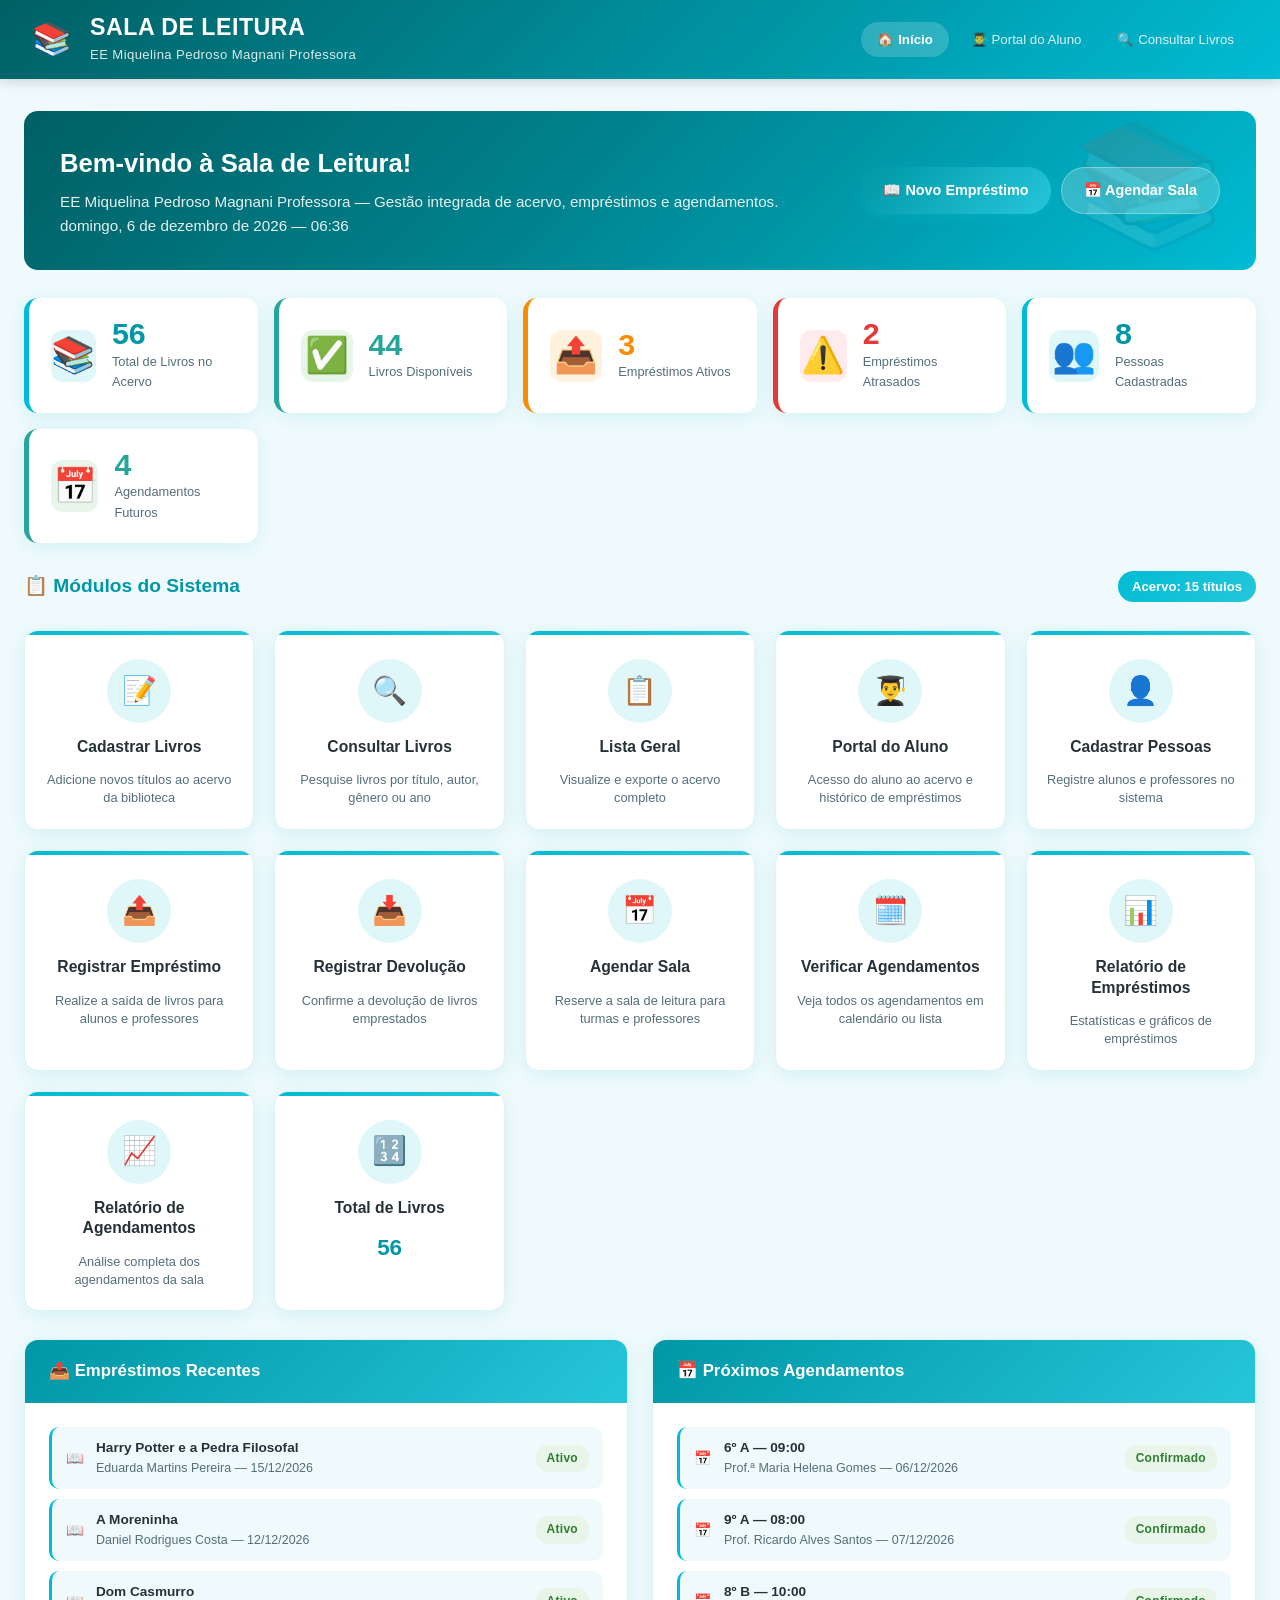
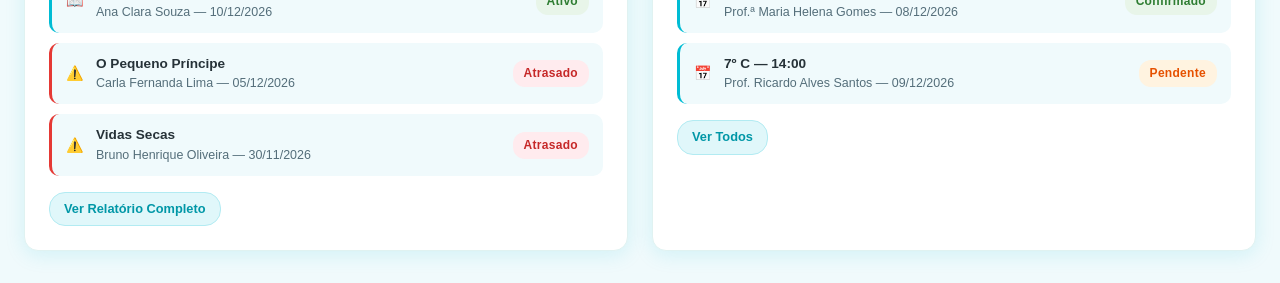
==== index.html @ f74e1071 "V1" ====
<!DOCTYPE html>
<html lang="pt-BR">
<head>
  <meta charset="UTF-8">
  <meta name="viewport" content="width=device-width, initial-scale=1.0">
  <title>Sala de Leitura – EE Miquelina Pedroso Magnani Professora</title>
  <link rel="stylesheet" href="css/style.css">
  <style>
    .welcome-time { font-size: .85rem; opacity: .85; }
    .quick-actions { display: flex; gap: 10px; flex-wrap: wrap; }
    .recent-section { display: grid; grid-template-columns: 1fr 1fr; gap: 24px; margin-top: 28px; }
    @media(max-width:768px){ .recent-section { grid-template-columns:1fr; } }
    .recent-list { list-style: none; display: flex; flex-direction: column; gap: 10px; }
    .recent-list li {
      display: flex; align-items: center; gap: 12px;
      padding: 10px 14px; background: var(--bg); border-radius: 10px;
      font-size: .88rem; border-left: 3px solid var(--primary);
    }
    .recent-list li .ri { font-size: 1.1rem; }
    .recent-list .loan-late { border-left-color: var(--danger); }
    .total-badge {
      background: linear-gradient(135deg, var(--primary), var(--accent));
      color: #fff;
      padding: 5px 14px;
      border-radius: 16px;
      font-size: .82rem;
      font-weight: 700;
    }
  </style>
</head>
<body>

<header class="header">
  <div class="header-inner">
    <div class="header-logo">📚</div>
    <div class="header-titles">
      <h1>SALA DE LEITURA</h1>
      <p>EE Miquelina Pedroso Magnani Professora</p>
    </div>
    <nav class="header-nav">
      <a href="index.html" class="active btn-home">🏠 Início</a>
      <a href="portal-aluno.html">👨‍🎓 Portal do Aluno</a>
      <a href="consultar-livros.html">🔍 Consultar Livros</a>
    </nav>
  </div>
</header>

<div class="page-container">
  <!-- Hero Banner -->
  <div class="hero-banner">
    <div>
      <h2 id="welcomeMsg">Bem-vindo à Sala de Leitura!</h2>
      <p>EE Miquelina Pedroso Magnani Professora — Gestão integrada de acervo, empréstimos e agendamentos.</p>
      <p class="welcome-time" id="currentDateTime"></p>
    </div>
    <div class="quick-actions" style="position:relative;z-index:1;">
      <a href="registrar-emprestimo.html" class="btn btn-primary">📖 Novo Empréstimo</a>
      <a href="agendar-sala.html" class="btn btn-secondary" style="background:rgba(255,255,255,.2);color:#fff;border-color:rgba(255,255,255,.3);">📅 Agendar Sala</a>
    </div>
  </div>

  <!-- Stats -->
  <div class="stats-bar" id="statsBar">
    <div class="stat-card">
      <div class="stat-icon">📚</div>
      <div class="stat-info">
        <h3 id="totalLivros">0</h3>
        <p>Total de Livros no Acervo</p>
      </div>
    </div>
    <div class="stat-card success">
      <div class="stat-icon">✅</div>
      <div class="stat-info">
        <h3 id="totalDisponiveis">0</h3>
        <p>Livros Disponíveis</p>
      </div>
    </div>
    <div class="stat-card warning">
      <div class="stat-icon">📤</div>
      <div class="stat-info">
        <h3 id="totalEmprestados">0</h3>
        <p>Empréstimos Ativos</p>
      </div>
    </div>
    <div class="stat-card danger">
      <div class="stat-icon">⚠️</div>
      <div class="stat-info">
        <h3 id="totalAtrasados">0</h3>
        <p>Empréstimos Atrasados</p>
      </div>
    </div>
    <div class="stat-card">
      <div class="stat-icon">👥</div>
      <div class="stat-info">
        <h3 id="totalPessoas">0</h3>
        <p>Pessoas Cadastradas</p>
      </div>
    </div>
    <div class="stat-card success">
      <div class="stat-icon">📅</div>
      <div class="stat-info">
        <h3 id="totalAgendamentos">0</h3>
        <p>Agendamentos Futuros</p>
      </div>
    </div>
  </div>

  <!-- Modules Grid -->
  <div class="section-header">
    <h2>📋 Módulos do Sistema</h2>
    <span class="total-badge" id="acervoBadge">Acervo: — títulos</span>
  </div>

  <div class="modules-grid">
    <a href="cadastrar-livros.html" class="module-card">
      <div class="icon">📝</div>
      <h3>Cadastrar Livros</h3>
      <p>Adicione novos títulos ao acervo da biblioteca</p>
    </a>
    <a href="consultar-livros.html" class="module-card">
      <div class="icon">🔍</div>
      <h3>Consultar Livros</h3>
      <p>Pesquise livros por título, autor, gênero ou ano</p>
    </a>
    <a href="lista-geral.html" class="module-card">
      <div class="icon">📋</div>
      <h3>Lista Geral</h3>
      <p>Visualize e exporte o acervo completo</p>
    </a>
    <a href="portal-aluno.html" class="module-card">
      <div class="icon">👨‍🎓</div>
      <h3>Portal do Aluno</h3>
      <p>Acesso do aluno ao acervo e histórico de empréstimos</p>
    </a>
    <a href="cadastrar-pessoas.html" class="module-card">
      <div class="icon">👤</div>
      <h3>Cadastrar Pessoas</h3>
      <p>Registre alunos e professores no sistema</p>
    </a>
    <a href="registrar-emprestimo.html" class="module-card">
      <div class="icon">📤</div>
      <h3>Registrar Empréstimo</h3>
      <p>Realize a saída de livros para alunos e professores</p>
    </a>
    <a href="registrar-devolucao.html" class="module-card">
      <div class="icon">📥</div>
      <h3>Registrar Devolução</h3>
      <p>Confirme a devolução de livros emprestados</p>
    </a>
    <a href="agendar-sala.html" class="module-card">
      <div class="icon">📅</div>
      <h3>Agendar Sala</h3>
      <p>Reserve a sala de leitura para turmas e professores</p>
    </a>
    <a href="verificar-agendamentos.html" class="module-card">
      <div class="icon">🗓️</div>
      <h3>Verificar Agendamentos</h3>
      <p>Veja todos os agendamentos em calendário ou lista</p>
    </a>
    <a href="relatorio-emprestimos.html" class="module-card">
      <div class="icon">📊</div>
      <h3>Relatório de Empréstimos</h3>
      <p>Estatísticas e gráficos de empréstimos</p>
    </a>
    <a href="relatorio-agendamentos.html" class="module-card">
      <div class="icon">📈</div>
      <h3>Relatório de Agendamentos</h3>
      <p>Análise completa dos agendamentos da sala</p>
    </a>
    <a href="lista-geral.html" class="module-card" style="cursor:default;">
      <div class="icon">🔢</div>
      <h3>Total de Livros</h3>
      <p id="totalLivrosCard" style="font-size:1.4rem;font-weight:800;color:var(--primary-dark);">—</p>
    </a>
  </div>

  <!-- Recent Activity -->
  <div class="recent-section">
    <div class="card">
      <div class="card-header">📤 Empréstimos Recentes</div>
      <div class="card-body">
        <ul class="recent-list" id="recentLoans">
          <li class="table-empty">Carregando...</li>
        </ul>
        <div class="mt-2"><a href="relatorio-emprestimos.html" class="btn btn-secondary btn-sm">Ver Relatório Completo</a></div>
      </div>
    </div>
    <div class="card">
      <div class="card-header">📅 Próximos Agendamentos</div>
      <div class="card-body">
        <ul class="recent-list" id="recentSchedules">
          <li class="table-empty">Carregando...</li>
        </ul>
        <div class="mt-2"><a href="verificar-agendamentos.html" class="btn btn-secondary btn-sm">Ver Todos</a></div>
      </div>
    </div>
  </div>
</div>

<script src="js/app.js"></script>
<script>
document.addEventListener('DOMContentLoaded', () => {
  // Date/time display
  function updateTime() {
    const now = new Date();
    const opts = { weekday: 'long', year: 'numeric', month: 'long', day: 'numeric' };
    document.getElementById('currentDateTime').textContent =
      now.toLocaleDateString('pt-BR', opts) + ' — ' +
      now.toLocaleTimeString('pt-BR', { hour: '2-digit', minute: '2-digit' });
  }
  updateTime();
  setInterval(updateTime, 60000);

  // Stats
  const books = Books.getAll();
  const emps = Emprestimos.getAll();
  const pessoas = Pessoas.getAll();
  const ags = Agendamentos.getAll();
  const hoje = today();

  const totalQ = books.reduce((s,b) => s + (parseInt(b.quantidade)||0), 0);
  const totalDisp = books.reduce((s,b) => s + (parseInt(b.quantidadeDisponivel)||0), 0);
  const ativos = emps.filter(e => e.status === 'ativo').length;
  const atrasados = emps.filter(e => e.status === 'atrasado').length;
  const futuros = ags.filter(a => a.data >= hoje && a.status !== 'cancelado').length;

  document.getElementById('totalLivros').textContent = totalQ;
  document.getElementById('totalDisponiveis').textContent = totalDisp;
  document.getElementById('totalEmprestados').textContent = ativos;
  document.getElementById('totalAtrasados').textContent = atrasados;
  document.getElementById('totalPessoas').textContent = pessoas.length;
  document.getElementById('totalAgendamentos').textContent = futuros;
  document.getElementById('acervoBadge').textContent = `Acervo: ${books.length} títulos`;
  document.getElementById('totalLivrosCard').textContent = totalQ;

  // Recent loans
  const recentLoansEl = document.getElementById('recentLoans');
  const recentEmps = [...emps].filter(e=>e.status!=='devolvido')
    .sort((a,b)=>b.dataEmprestimo.localeCompare(a.dataEmprestimo)).slice(0,5);
  if (recentEmps.length === 0) {
    recentLoansEl.innerHTML = '<li class="table-empty">Nenhum empréstimo ativo</li>';
  } else {
    recentLoansEl.innerHTML = recentEmps.map(e => {
      const p = Pessoas.getById(e.pessoaId);
      const b = Books.getById(e.livroId);
      const late = e.status === 'atrasado';
      return `<li class="${late?'loan-late':''}">
        <span>${late?'⚠️':'📖'}</span>
        <div style="flex:1">
          <div class="fw-bold" style="font-size:.85rem">${b?b.titulo:'?'}</div>
          <div class="text-muted" style="font-size:.78rem">${p?p.nome:'?'} — ${formatDate(e.dataPrevistaDevolucao)}</div>
        </div>
        ${statusBadge(e.status)}
      </li>`;
    }).join('');
  }

  // Recent schedules
  const recentSchEl = document.getElementById('recentSchedules');
  const futurosAgs = ags.filter(a=>a.data>=hoje && a.status!=='cancelado')
    .sort((a,b)=>a.data.localeCompare(b.data)).slice(0,5);
  if (futurosAgs.length === 0) {
    recentSchEl.innerHTML = '<li class="table-empty">Nenhum agendamento futuro</li>';
  } else {
    recentSchEl.innerHTML = futurosAgs.map(a => `
      <li>
        <span>📅</span>
        <div style="flex:1">
          <div class="fw-bold" style="font-size:.85rem">${a.turma} — ${a.horarioInicio}</div>
          <div class="text-muted" style="font-size:.78rem">${a.responsavel} — ${formatDate(a.data)}</div>
        </div>
        ${statusBadge(a.status)}
      </li>`).join('');
  }
});
</script>
</body>
</html>
---- css/style.css ----
/* =============================================
   SALA DE LEITURA - EE Miquelina Pedroso Magnani Professora
   Global Stylesheet
   ============================================= */

:root {
  --primary: #00BCD4;
  --primary-dark: #0097A7;
  --primary-light: #B2EBF2;
  --primary-xlight: #E0F7FA;
  --accent: #26C6DA;
  --accent2: #00ACC1;
  --dark: #1a2a3a;
  --text: #263238;
  --text-light: #546e7a;
  --border: #e0f2f1;
  --card-shadow: 0 4px 20px rgba(0,188,212,.13);
  --hover-shadow: 0 8px 30px rgba(0,188,212,.22);
  --bg: #f0fafc;
  --white: #ffffff;
  --danger: #e53935;
  --warning: #fb8c00;
  --success: #26a69a;
  --info: #039be5;
  --radius: 14px;
  --radius-sm: 8px;
  --transition: .25s ease;
}

* { box-sizing: border-box; margin: 0; padding: 0; }

body {
  font-family: 'Segoe UI', 'Roboto', Arial, sans-serif;
  background: var(--bg);
  color: var(--text);
  min-height: 100vh;
  font-size: 15px;
  line-height: 1.6;
}

a { color: var(--primary-dark); text-decoration: none; }
a:hover { color: var(--primary); }

/* ---- Header ---- */
.header {
  background: linear-gradient(135deg, #006064 0%, #00838f 40%, #00BCD4 100%);
  color: #fff;
  padding: 0;
  box-shadow: 0 2px 12px rgba(0,0,0,.18);
  position: sticky;
  top: 0;
  z-index: 100;
}
.header-inner {
  display: flex;
  align-items: center;
  gap: 18px;
  padding: 14px 32px;
  max-width: 1400px;
  margin: 0 auto;
}
.header-logo {
  font-size: 32px;
  line-height: 1;
}
.header-titles { flex: 1; }
.header-titles h1 {
  font-size: 1.45rem;
  font-weight: 700;
  letter-spacing: .5px;
  line-height: 1.2;
}
.header-titles p {
  font-size: .82rem;
  opacity: .85;
  letter-spacing: .4px;
  margin-top: 2px;
}
.header-nav {
  display: flex;
  gap: 8px;
  align-items: center;
}
.header-nav a {
  color: rgba(255,255,255,.85);
  padding: 7px 14px;
  border-radius: 20px;
  font-size: .83rem;
  font-weight: 500;
  transition: var(--transition);
}
.header-nav a:hover, .header-nav a.active {
  background: rgba(255,255,255,.18);
  color: #fff;
}
.btn-home {
  background: rgba(255,255,255,.22);
  color: #fff !important;
  border-radius: 22px !important;
  padding: 7px 16px !important;
  font-weight: 600 !important;
}
.btn-home:hover { background: rgba(255,255,255,.32) !important; }

/* ---- Page Layout ---- */
.page-container {
  max-width: 1300px;
  margin: 0 auto;
  padding: 32px 24px;
}
.page-title {
  font-size: 1.7rem;
  font-weight: 700;
  color: var(--primary-dark);
  margin-bottom: 6px;
  display: flex;
  align-items: center;
  gap: 12px;
}
.page-title span { font-size: 1.6rem; }
.page-subtitle {
  color: var(--text-light);
  font-size: .93rem;
  margin-bottom: 28px;
}
.section-divider {
  height: 3px;
  background: linear-gradient(90deg, var(--primary), transparent);
  border-radius: 2px;
  margin: 24px 0;
}

/* ---- Cards ---- */
.card {
  background: var(--white);
  border-radius: var(--radius);
  box-shadow: var(--card-shadow);
  border: 1px solid var(--border);
  overflow: hidden;
}
.card-header {
  background: linear-gradient(135deg, var(--primary-dark), var(--accent));
  color: #fff;
  padding: 18px 24px;
  font-size: 1.05rem;
  font-weight: 600;
  display: flex;
  align-items: center;
  gap: 10px;
}
.card-body { padding: 24px; }

/* ---- Module Cards (Dashboard) ---- */
.modules-grid {
  display: grid;
  grid-template-columns: repeat(auto-fill, minmax(220px, 1fr));
  gap: 20px;
  margin-top: 28px;
}
.module-card {
  background: var(--white);
  border-radius: var(--radius);
  box-shadow: var(--card-shadow);
  border: 1.5px solid var(--border);
  padding: 28px 20px 22px;
  text-align: center;
  cursor: pointer;
  transition: transform var(--transition), box-shadow var(--transition), border-color var(--transition);
  text-decoration: none;
  color: var(--text);
  display: flex;
  flex-direction: column;
  align-items: center;
  gap: 14px;
  position: relative;
  overflow: hidden;
}
.module-card::before {
  content: '';
  position: absolute;
  top: 0; left: 0; right: 0;
  height: 4px;
  background: linear-gradient(90deg, var(--primary), var(--accent));
}
.module-card:hover {
  transform: translateY(-6px);
  box-shadow: var(--hover-shadow);
  border-color: var(--primary-light);
  color: var(--primary-dark);
}
.module-card .icon {
  width: 64px;
  height: 64px;
  border-radius: 50%;
  display: flex;
  align-items: center;
  justify-content: center;
  font-size: 28px;
  background: var(--primary-xlight);
  color: var(--primary-dark);
  transition: var(--transition);
}
.module-card:hover .icon {
  background: linear-gradient(135deg, var(--primary), var(--accent));
  color: #fff;
}
.module-card h3 {
  font-size: .98rem;
  font-weight: 700;
  line-height: 1.3;
}
.module-card p {
  font-size: .8rem;
  color: var(--text-light);
  line-height: 1.4;
}

/* ---- Stat Bars (Dashboard) ---- */
.stats-bar {
  display: grid;
  grid-template-columns: repeat(auto-fill, minmax(200px, 1fr));
  gap: 16px;
  margin-bottom: 28px;
}
.stat-card {
  background: var(--white);
  border-radius: var(--radius);
  padding: 20px 22px;
  box-shadow: var(--card-shadow);
  border-left: 5px solid var(--primary);
  display: flex;
  align-items: center;
  gap: 16px;
  transition: var(--transition);
}
.stat-card:hover { transform: translateY(-3px); box-shadow: var(--hover-shadow); }
.stat-icon {
  font-size: 2.2rem;
  width: 52px;
  height: 52px;
  display: flex;
  align-items: center;
  justify-content: center;
  border-radius: 12px;
  background: var(--primary-xlight);
}
.stat-info h3 { font-size: 1.9rem; font-weight: 800; color: var(--primary-dark); line-height: 1; }
.stat-info p { font-size: .8rem; color: var(--text-light); margin-top: 3px; }
.stat-card.danger { border-left-color: var(--danger); }
.stat-card.danger .stat-icon { background: #ffebee; }
.stat-card.danger .stat-info h3 { color: var(--danger); }
.stat-card.warning { border-left-color: var(--warning); }
.stat-card.warning .stat-icon { background: #fff3e0; }
.stat-card.warning .stat-info h3 { color: var(--warning); }
.stat-card.success { border-left-color: var(--success); }
.stat-card.success .stat-icon { background: #e8f5e9; }
.stat-card.success .stat-info h3 { color: var(--success); }

/* ---- Forms ---- */
.form-grid {
  display: grid;
  grid-template-columns: repeat(auto-fill, minmax(260px, 1fr));
  gap: 18px;
}
.form-group {
  display: flex;
  flex-direction: column;
  gap: 6px;
}
.form-group.full { grid-column: 1 / -1; }
label {
  font-size: .85rem;
  font-weight: 600;
  color: var(--text-light);
  text-transform: uppercase;
  letter-spacing: .5px;
}
input, select, textarea {
  padding: 11px 14px;
  border: 1.5px solid #cfd8dc;
  border-radius: var(--radius-sm);
  font-size: .95rem;
  font-family: inherit;
  color: var(--text);
  background: #fff;
  transition: border-color var(--transition), box-shadow var(--transition);
  width: 100%;
}
input:focus, select:focus, textarea:focus {
  outline: none;
  border-color: var(--primary);
  box-shadow: 0 0 0 3px rgba(0,188,212,.13);
}
textarea { resize: vertical; min-height: 90px; }
.form-actions {
  display: flex;
  gap: 12px;
  margin-top: 8px;
  flex-wrap: wrap;
}

/* ---- Buttons ---- */
.btn {
  display: inline-flex;
  align-items: center;
  gap: 8px;
  padding: 11px 22px;
  border-radius: 24px;
  font-size: .9rem;
  font-weight: 600;
  border: none;
  cursor: pointer;
  transition: var(--transition);
  text-decoration: none;
  font-family: inherit;
}
.btn-primary {
  background: linear-gradient(135deg, var(--primary-dark), var(--accent));
  color: #fff;
  box-shadow: 0 3px 12px rgba(0,188,212,.3);
}
.btn-primary:hover { background: linear-gradient(135deg, #006064, var(--primary-dark)); transform: translateY(-1px); }
.btn-secondary {
  background: var(--primary-xlight);
  color: var(--primary-dark);
  border: 1.5px solid var(--primary-light);
}
.btn-secondary:hover { background: var(--primary-light); }
.btn-danger {
  background: linear-gradient(135deg, #c62828, var(--danger));
  color: #fff;
  box-shadow: 0 3px 12px rgba(229,57,53,.25);
}
.btn-danger:hover { background: linear-gradient(135deg, #b71c1c, #c62828); }
.btn-success {
  background: linear-gradient(135deg, #1b5e20, var(--success));
  color: #fff;
  box-shadow: 0 3px 12px rgba(38,166,154,.25);
}
.btn-success:hover { background: linear-gradient(135deg, #1b5e20, #2e7d32); }
.btn-warning {
  background: linear-gradient(135deg, #e65100, var(--warning));
  color: #fff;
}
.btn-warning:hover { background: linear-gradient(135deg, #bf360c, #e65100); }
.btn-sm { padding: 6px 14px; font-size: .8rem; border-radius: 16px; }
.btn-xs { padding: 4px 10px; font-size: .76rem; border-radius: 12px; }
.btn-icon { padding: 8px; border-radius: 50%; width: 36px; height: 36px; justify-content: center; }
.btn:disabled { opacity: .5; cursor: not-allowed; transform: none !important; }

/* ---- Tables ---- */
.table-wrapper {
  overflow-x: auto;
  border-radius: var(--radius);
  box-shadow: var(--card-shadow);
  border: 1px solid var(--border);
}
table {
  width: 100%;
  border-collapse: collapse;
  background: var(--white);
}
thead th {
  background: linear-gradient(135deg, var(--primary-dark), var(--accent));
  color: #fff;
  padding: 13px 16px;
  font-size: .82rem;
  font-weight: 700;
  text-transform: uppercase;
  letter-spacing: .5px;
  white-space: nowrap;
  cursor: pointer;
  user-select: none;
}
thead th:hover { background: linear-gradient(135deg, #006064, var(--primary-dark)); }
tbody tr { transition: background var(--transition); }
tbody tr:nth-child(even) { background: var(--bg); }
tbody tr:hover { background: var(--primary-xlight); }
tbody td { padding: 12px 16px; font-size: .9rem; border-bottom: 1px solid #eceff1; vertical-align: middle; }
.table-empty {
  text-align: center;
  color: var(--text-light);
  padding: 40px;
  font-size: 1rem;
}

/* ---- Search / Filter Bar ---- */
.filter-bar {
  background: var(--white);
  border-radius: var(--radius);
  padding: 18px 22px;
  box-shadow: var(--card-shadow);
  border: 1px solid var(--border);
  margin-bottom: 22px;
  display: flex;
  gap: 14px;
  flex-wrap: wrap;
  align-items: flex-end;
}
.filter-bar .form-group { flex: 1; min-width: 160px; }
.filter-bar label { font-size: .78rem; }
.search-input-wrap {
  position: relative;
  flex: 2;
  min-width: 220px;
}
.search-input-wrap input { padding-left: 38px; }
.search-input-wrap::before {
  content: '🔍';
  position: absolute;
  left: 12px;
  top: 50%;
  transform: translateY(-50%);
  font-size: 14px;
  opacity: .5;
}

/* ---- Badges ---- */
.badge {
  display: inline-block;
  padding: 4px 11px;
  border-radius: 12px;
  font-size: .75rem;
  font-weight: 700;
  letter-spacing: .3px;
  white-space: nowrap;
}
.badge-success { background: #e8f5e9; color: #2e7d32; }
.badge-danger { background: #ffebee; color: #c62828; }
.badge-warning { background: #fff3e0; color: #e65100; }
.badge-secondary { background: #eceff1; color: #546e7a; }
.badge-info { background: #e3f2fd; color: #1565c0; }
.badge-primary { background: var(--primary-xlight); color: var(--primary-dark); }

/* ---- Book Cards ---- */
.books-grid {
  display: grid;
  grid-template-columns: repeat(auto-fill, minmax(220px, 1fr));
  gap: 20px;
}
.book-card {
  background: var(--white);
  border-radius: var(--radius);
  box-shadow: var(--card-shadow);
  border: 1px solid var(--border);
  overflow: hidden;
  transition: var(--transition);
  display: flex;
  flex-direction: column;
}
.book-card:hover { transform: translateY(-4px); box-shadow: var(--hover-shadow); }
.book-cover {
  height: 180px;
  display: flex;
  align-items: center;
  justify-content: center;
  font-size: 64px;
  background: linear-gradient(135deg, var(--primary-xlight), var(--primary-light));
  position: relative;
}
.book-available-badge {
  position: absolute;
  top: 10px;
  right: 10px;
}
.book-info { padding: 16px; flex: 1; display: flex; flex-direction: column; gap: 6px; }
.book-title { font-size: .97rem; font-weight: 700; color: var(--text); line-height: 1.3; }
.book-author { font-size: .83rem; color: var(--text-light); }
.book-meta { display: flex; gap: 8px; flex-wrap: wrap; margin-top: 4px; }
.book-actions { padding: 12px 16px; border-top: 1px solid var(--border); display: flex; gap: 8px; }

/* ---- Pagination ---- */
.pagination {
  display: flex;
  gap: 6px;
  justify-content: center;
  align-items: center;
  margin-top: 22px;
  flex-wrap: wrap;
}
.pagination button {
  padding: 7px 14px;
  border: 1.5px solid var(--border);
  border-radius: 8px;
  background: var(--white);
  cursor: pointer;
  font-size: .85rem;
  font-weight: 600;
  color: var(--text-light);
  transition: var(--transition);
}
.pagination button:hover, .pagination button.active {
  background: var(--primary);
  color: #fff;
  border-color: var(--primary);
}

/* ---- Calendar / Schedule ---- */
.calendar-grid {
  display: grid;
  grid-template-columns: repeat(7, 1fr);
  gap: 4px;
  margin-top: 12px;
}
.cal-day {
  background: var(--white);
  border-radius: 8px;
  padding: 8px 6px;
  min-height: 80px;
  border: 1px solid var(--border);
  font-size: .78rem;
  cursor: pointer;
  transition: var(--transition);
}
.cal-day:hover { border-color: var(--primary); background: var(--primary-xlight); }
.cal-day.today { border-color: var(--primary); background: var(--primary-xlight); font-weight: 700; }
.cal-day.other-month { opacity: .4; }
.cal-day .cal-num { font-weight: 700; font-size: .9rem; color: var(--primary-dark); margin-bottom: 4px; }
.cal-event {
  background: var(--primary);
  color: #fff;
  border-radius: 4px;
  padding: 2px 5px;
  font-size: .68rem;
  margin-bottom: 2px;
  white-space: nowrap;
  overflow: hidden;
  text-overflow: ellipsis;
}
.cal-event.pendente { background: var(--warning); }
.cal-event.cancelado { background: #9e9e9e; }

/* ---- Modal ---- */
.modal-overlay {
  position: fixed;
  inset: 0;
  background: rgba(0,0,0,.5);
  z-index: 999;
  display: flex;
  align-items: center;
  justify-content: center;
  padding: 20px;
  animation: fadeIn .2s ease;
}
.modal {
  background: var(--white);
  border-radius: var(--radius);
  box-shadow: 0 20px 60px rgba(0,0,0,.3);
  max-width: 640px;
  width: 100%;
  max-height: 90vh;
  overflow-y: auto;
  animation: slideUp .25s ease;
}
.modal-header {
  background: linear-gradient(135deg, var(--primary-dark), var(--accent));
  color: #fff;
  padding: 18px 24px;
  font-size: 1.05rem;
  font-weight: 600;
  display: flex;
  align-items: center;
  justify-content: space-between;
}
.modal-close {
  background: none;
  border: none;
  color: #fff;
  font-size: 1.3rem;
  cursor: pointer;
  opacity: .8;
  padding: 0;
  line-height: 1;
}
.modal-close:hover { opacity: 1; }
.modal-body { padding: 24px; }
.modal-footer { padding: 16px 24px; border-top: 1px solid var(--border); display: flex; gap: 10px; justify-content: flex-end; }

/* ---- Loan Card ---- */
.loan-card {
  background: var(--white);
  border-radius: var(--radius);
  border: 1px solid var(--border);
  padding: 18px 20px;
  display: flex;
  align-items: center;
  gap: 18px;
  box-shadow: var(--card-shadow);
  transition: var(--transition);
}
.loan-card:hover { box-shadow: var(--hover-shadow); }
.loan-card.atrasado { border-left: 5px solid var(--danger); }
.loan-card.ativo { border-left: 5px solid var(--success); }
.loan-card.devolvido { border-left: 5px solid #9e9e9e; opacity: .75; }

/* ---- Charts ---- */
.chart-container { position: relative; padding: 16px; }
.chart-wrapper { max-width: 100%; margin: 0 auto; }

/* ---- Animations ---- */
@keyframes fadeIn { from { opacity: 0; } to { opacity: 1; } }
@keyframes slideIn { from { transform: translateX(30px); opacity: 0; } to { transform: translateX(0); opacity: 1; } }
@keyframes slideUp { from { transform: translateY(30px); opacity: 0; } to { transform: translateY(0); opacity: 1; } }

/* ---- Responsive ---- */
@media (max-width: 768px) {
  .header-inner { padding: 12px 16px; flex-wrap: wrap; }
  .header-nav { display: none; }
  .page-container { padding: 20px 14px; }
  .modules-grid { grid-template-columns: repeat(auto-fill, minmax(160px, 1fr)); gap: 14px; }
  .stats-bar { grid-template-columns: 1fr 1fr; }
  .form-grid { grid-template-columns: 1fr; }
  .filter-bar { flex-direction: column; }
  .books-grid { grid-template-columns: repeat(auto-fill, minmax(170px, 1fr)); }
}

/* ---- Utility ---- */
.mt-1 { margin-top: 8px; }
.mt-2 { margin-top: 16px; }
.mt-3 { margin-top: 24px; }
.mb-1 { margin-bottom: 8px; }
.mb-2 { margin-bottom: 16px; }
.mb-3 { margin-bottom: 24px; }
.flex { display: flex; }
.flex-center { display: flex; align-items: center; justify-content: center; }
.gap-2 { gap: 16px; }
.text-center { text-align: center; }
.text-right { text-align: right; }
.text-muted { color: var(--text-light); font-size: .87rem; }
.fw-bold { font-weight: 700; }
.w-100 { width: 100%; }
.empty-state {
  text-align: center;
  padding: 48px 24px;
  color: var(--text-light);
}
.empty-state .empty-icon { font-size: 3.5rem; margin-bottom: 16px; opacity: .4; }
.empty-state h3 { font-size: 1.1rem; margin-bottom: 8px; color: var(--text); }
.empty-state p { font-size: .9rem; }

/* ---- Hero Banner (Dashboard) ---- */
.hero-banner {
  background: linear-gradient(135deg, #006064 0%, #00838f 45%, #00BCD4 100%);
  border-radius: var(--radius);
  padding: 32px 36px;
  color: #fff;
  display: flex;
  align-items: center;
  justify-content: space-between;
  gap: 24px;
  margin-bottom: 28px;
  position: relative;
  overflow: hidden;
}
.hero-banner::after {
  content: '📚';
  position: absolute;
  right: 32px;
  bottom: -10px;
  font-size: 120px;
  opacity: .1;
}
.hero-banner h2 { font-size: 1.6rem; font-weight: 800; margin-bottom: 6px; }
.hero-banner p { font-size: .95rem; opacity: .9; }

/* ---- Section Headers ---- */
.section-header {
  display: flex;
  align-items: center;
  justify-content: space-between;
  margin-bottom: 18px;
  flex-wrap: wrap;
  gap: 12px;
}
.section-header h2 {
  font-size: 1.2rem;
  font-weight: 700;
  color: var(--primary-dark);
  display: flex;
  align-items: center;
  gap: 8px;
}

/* ---- Portal Aluno Carousel ---- */
.carousel-wrapper { position: relative; overflow: hidden; border-radius: var(--radius); }
.carousel-inner { display: flex; transition: transform .4s ease; }
.carousel-item { min-width: 100%; background: linear-gradient(135deg, var(--primary-dark), var(--accent)); border-radius: var(--radius); padding: 36px 40px; color: #fff; }
.carousel-controls { display: flex; justify-content: center; gap: 8px; margin-top: 12px; }
.carousel-dot { width: 10px; height: 10px; border-radius: 50%; background: var(--primary-light); border: none; cursor: pointer; transition: var(--transition); }
.carousel-dot.active { background: var(--primary-dark); transform: scale(1.3); }

.dias-atraso { color: var(--danger); font-weight: 700; }

/* ---- Print ---- */
@media print {
  .header, .filter-bar, .btn, .form-actions, .header-nav { display: none !important; }
  .page-container { padding: 0; }
  body { background: #fff; }
}
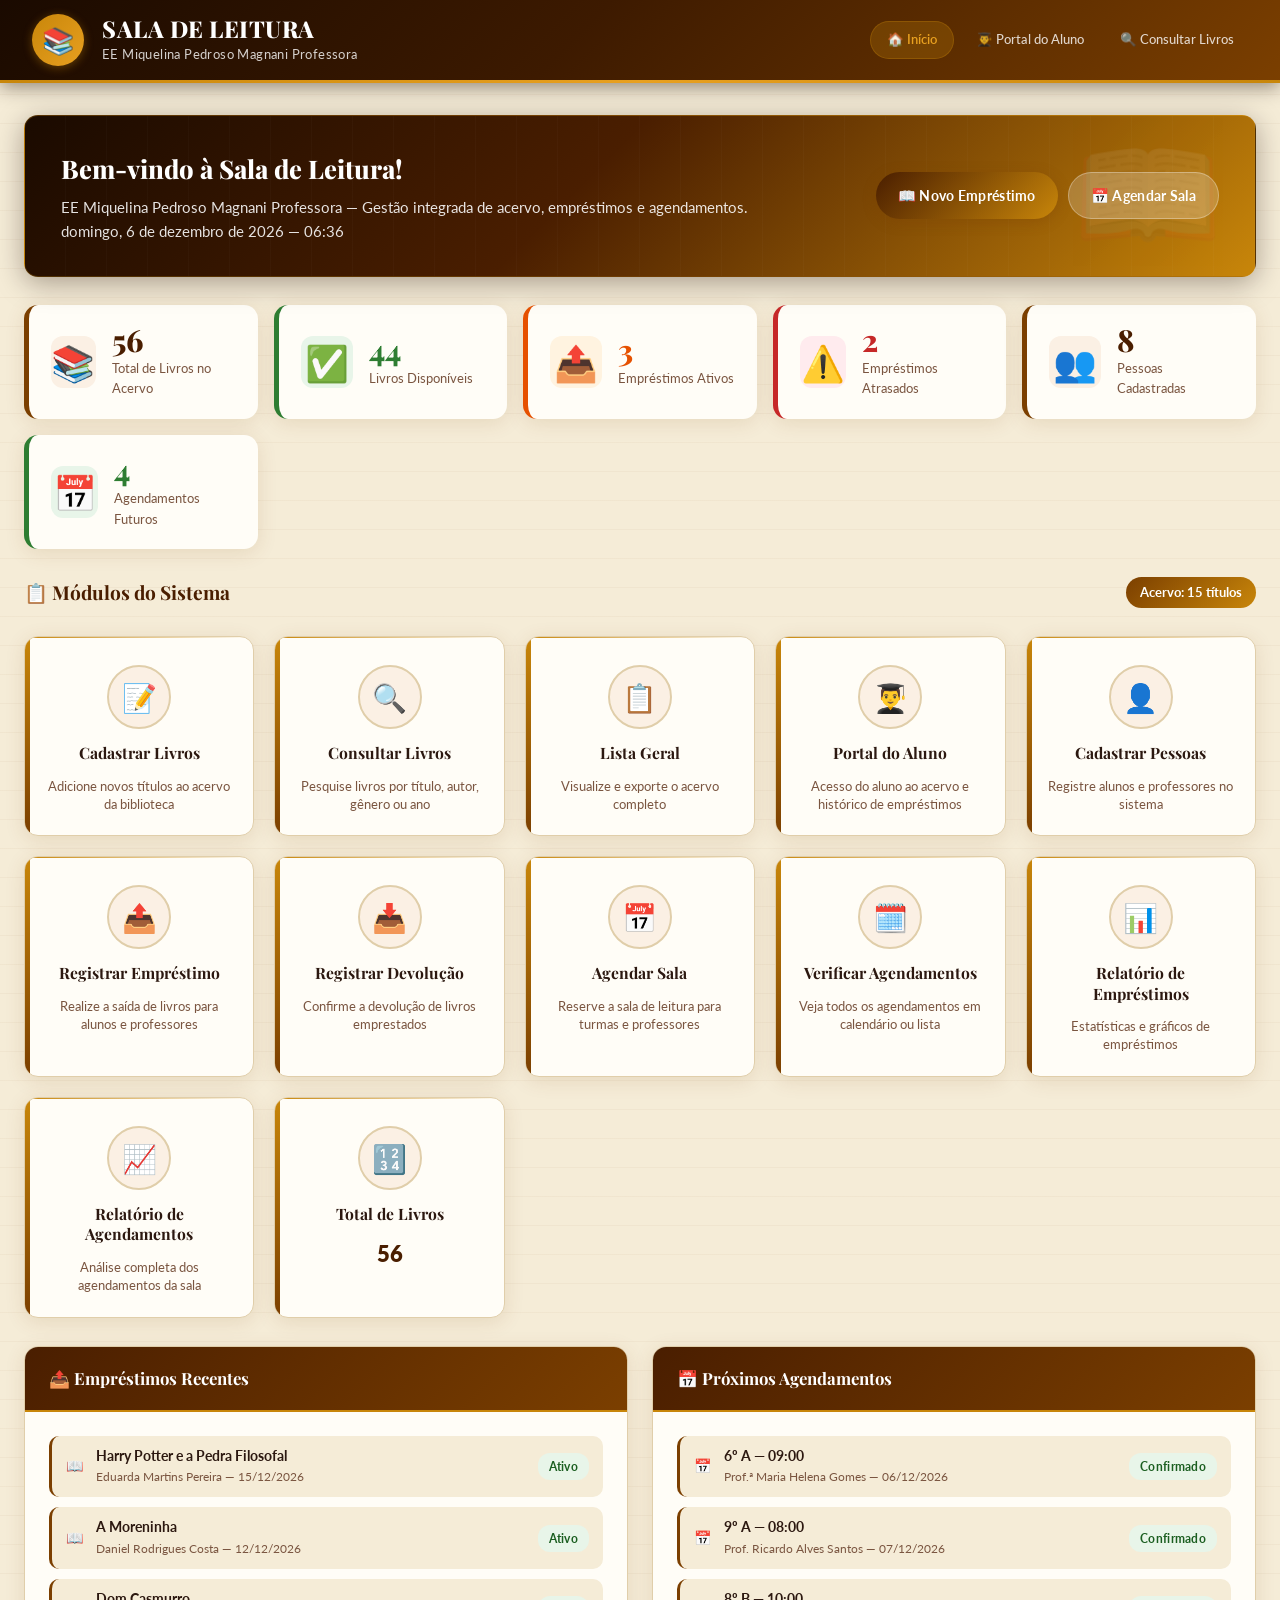
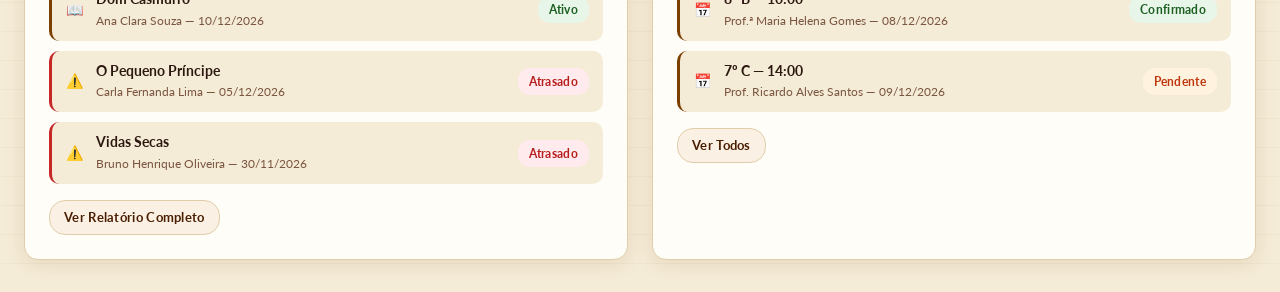
==== commit 7ba16e73: "v2brown" ====
--- a/index.html
+++ b/index.html
@@ -4,6 +4,9 @@
   <meta charset="UTF-8">
   <meta name="viewport" content="width=device-width, initial-scale=1.0">
   <title>Sala de Leitura – EE Miquelina Pedroso Magnani Professora</title>
+  <link rel="preconnect" href="https://fonts.googleapis.com">
+  <link rel="preconnect" href="https://fonts.gstatic.com" crossorigin>
+  <link href="https://fonts.googleapis.com/css2?family=Playfair+Display:wght@600;700;800&family=Lato:wght@400;500;700&display=swap" rel="stylesheet">
   <link rel="stylesheet" href="css/style.css">
   <style>
     .welcome-time { font-size: .85rem; opacity: .85; }
--- a/css/style.css
+++ b/css/style.css
@@ -1,27 +1,29 @@
 /* =============================================
    SALA DE LEITURA - EE Miquelina Pedroso Magnani Professora
-   Global Stylesheet
+   Global Stylesheet — Tema Biblioteca Clássica
    ============================================= */
 
+@import url('https://fonts.googleapis.com/css2?family=Playfair+Display:wght@600;700;800&family=Lato:wght@400;500;700&display=swap');
+
 :root {
-  --primary: #00BCD4;
-  --primary-dark: #0097A7;
-  --primary-light: #B2EBF2;
-  --primary-xlight: #E0F7FA;
-  --accent: #26C6DA;
-  --accent2: #00ACC1;
-  --dark: #1a2a3a;
-  --text: #263238;
-  --text-light: #546e7a;
-  --border: #e0f2f1;
-  --card-shadow: 0 4px 20px rgba(0,188,212,.13);
-  --hover-shadow: 0 8px 30px rgba(0,188,212,.22);
-  --bg: #f0fafc;
-  --white: #ffffff;
-  --danger: #e53935;
-  --warning: #fb8c00;
-  --success: #26a69a;
-  --info: #039be5;
+  --primary: #7B3F00;
+  --primary-dark: #4A1E00;
+  --primary-light: #D4956A;
+  --primary-xlight: #FBF0E4;
+  --accent: #C8860A;
+  --accent2: #E8A020;
+  --dark: #1A0A00;
+  --text: #2C1810;
+  --text-light: #7A5540;
+  --border: #E0CEAA;
+  --card-shadow: 0 4px 20px rgba(123,63,0,.12);
+  --hover-shadow: 0 8px 32px rgba(123,63,0,.22);
+  --bg: #F5ECD7;
+  --white: #FFFDF7;
+  --danger: #c62828;
+  --warning: #e65100;
+  --success: #2e7d32;
+  --info: #1565c0;
   --radius: 14px;
   --radius-sm: 8px;
   --transition: .25s ease;
@@ -30,26 +32,40 @@
 * { box-sizing: border-box; margin: 0; padding: 0; }
 
 body {
-  font-family: 'Segoe UI', 'Roboto', Arial, sans-serif;
+  font-family: 'Lato', 'Segoe UI', Arial, sans-serif;
   background: var(--bg);
+  background-image:
+    repeating-linear-gradient(
+      0deg,
+      transparent,
+      transparent 28px,
+      rgba(123,63,0,.04) 28px,
+      rgba(123,63,0,.04) 29px
+    );
   color: var(--text);
   min-height: 100vh;
   font-size: 15px;
   line-height: 1.6;
 }
 
-a { color: var(--primary-dark); text-decoration: none; }
-a:hover { color: var(--primary); }
+a { color: var(--primary); text-decoration: none; }
+a:hover { color: var(--accent); }
 
 /* ---- Header ---- */
 .header {
-  background: linear-gradient(135deg, #006064 0%, #00838f 40%, #00BCD4 100%);
+  background: linear-gradient(135deg, #1A0A00 0%, #3D1A00 45%, #7B3F00 100%);
   color: #fff;
   padding: 0;
-  box-shadow: 0 2px 12px rgba(0,0,0,.18);
+  box-shadow: 0 4px 18px rgba(26,10,0,.45);
   position: sticky;
   top: 0;
   z-index: 100;
+}
+.header::after {
+  content: '';
+  display: block;
+  height: 3px;
+  background: linear-gradient(90deg, #C8860A, #E8A020, #C8860A);
 }
 .header-inner {
   display: flex;
@@ -60,19 +76,29 @@
   margin: 0 auto;
 }
 .header-logo {
-  font-size: 32px;
+  font-size: 26px;
   line-height: 1;
+  width: 52px;
+  height: 52px;
+  background: linear-gradient(135deg, #C8860A, #E8A020);
+  border-radius: 50%;
+  display: flex;
+  align-items: center;
+  justify-content: center;
+  box-shadow: 0 2px 10px rgba(200,134,10,.4);
+  flex-shrink: 0;
 }
 .header-titles { flex: 1; }
 .header-titles h1 {
+  font-family: 'Playfair Display', serif;
   font-size: 1.45rem;
-  font-weight: 700;
+  font-weight: 800;
   letter-spacing: .5px;
   line-height: 1.2;
 }
 .header-titles p {
   font-size: .82rem;
-  opacity: .85;
+  opacity: .8;
   letter-spacing: .4px;
   margin-top: 2px;
 }
@@ -82,7 +108,7 @@
   align-items: center;
 }
 .header-nav a {
-  color: rgba(255,255,255,.85);
+  color: rgba(255,255,255,.8);
   padding: 7px 14px;
   border-radius: 20px;
   font-size: .83rem;
@@ -90,17 +116,18 @@
   transition: var(--transition);
 }
 .header-nav a:hover, .header-nav a.active {
-  background: rgba(255,255,255,.18);
-  color: #fff;
+  background: rgba(200,134,10,.25);
+  color: #E8A020;
 }
 .btn-home {
-  background: rgba(255,255,255,.22);
-  color: #fff !important;
+  background: rgba(200,134,10,.22);
+  color: #E8A020 !important;
   border-radius: 22px !important;
   padding: 7px 16px !important;
   font-weight: 600 !important;
-}
-.btn-home:hover { background: rgba(255,255,255,.32) !important; }
+  border: 1px solid rgba(200,134,10,.3) !important;
+}
+.btn-home:hover { background: rgba(200,134,10,.35) !important; }
 
 /* ---- Page Layout ---- */
 .page-container {
@@ -109,6 +136,7 @@
   padding: 32px 24px;
 }
 .page-title {
+  font-family: 'Playfair Display', serif;
   font-size: 1.7rem;
   font-weight: 700;
   color: var(--primary-dark);
@@ -125,7 +153,7 @@
 }
 .section-divider {
   height: 3px;
-  background: linear-gradient(90deg, var(--primary), transparent);
+  background: linear-gradient(90deg, var(--accent), transparent);
   border-radius: 2px;
   margin: 24px 0;
 }
@@ -139,14 +167,16 @@
   overflow: hidden;
 }
 .card-header {
-  background: linear-gradient(135deg, var(--primary-dark), var(--accent));
+  background: linear-gradient(135deg, var(--primary-dark), var(--primary));
   color: #fff;
   padding: 18px 24px;
+  font-family: 'Playfair Display', serif;
   font-size: 1.05rem;
-  font-weight: 600;
+  font-weight: 700;
   display: flex;
   align-items: center;
   gap: 10px;
+  border-bottom: 2px solid var(--accent);
 }
 .card-body { padding: 24px; }
 
@@ -178,9 +208,17 @@
 .module-card::before {
   content: '';
   position: absolute;
+  top: 0; left: 0; bottom: 0;
+  width: 5px;
+  background: linear-gradient(180deg, var(--accent), var(--primary));
+  border-radius: 14px 0 0 14px;
+}
+.module-card::after {
+  content: '';
+  position: absolute;
   top: 0; left: 0; right: 0;
-  height: 4px;
-  background: linear-gradient(90deg, var(--primary), var(--accent));
+  height: 1px;
+  background: linear-gradient(90deg, var(--accent), transparent);
 }
 .module-card:hover {
   transform: translateY(-6px);
@@ -197,14 +235,15 @@
   justify-content: center;
   font-size: 28px;
   background: var(--primary-xlight);
-  color: var(--primary-dark);
+  border: 2px solid var(--border);
   transition: var(--transition);
 }
 .module-card:hover .icon {
   background: linear-gradient(135deg, var(--primary), var(--accent));
-  color: #fff;
+  border-color: var(--accent);
 }
 .module-card h3 {
+  font-family: 'Playfair Display', serif;
   font-size: .98rem;
   font-weight: 700;
   line-height: 1.3;
@@ -244,7 +283,13 @@
   border-radius: 12px;
   background: var(--primary-xlight);
 }
-.stat-info h3 { font-size: 1.9rem; font-weight: 800; color: var(--primary-dark); line-height: 1; }
+.stat-info h3 {
+  font-family: 'Playfair Display', serif;
+  font-size: 1.9rem;
+  font-weight: 800;
+  color: var(--primary-dark);
+  line-height: 1;
+}
 .stat-info p { font-size: .8rem; color: var(--text-light); margin-top: 3px; }
 .stat-card.danger { border-left-color: var(--danger); }
 .stat-card.danger .stat-icon { background: #ffebee; }
@@ -269,27 +314,27 @@
 }
 .form-group.full { grid-column: 1 / -1; }
 label {
-  font-size: .85rem;
-  font-weight: 600;
+  font-size: .82rem;
+  font-weight: 700;
   color: var(--text-light);
   text-transform: uppercase;
-  letter-spacing: .5px;
+  letter-spacing: .6px;
 }
 input, select, textarea {
   padding: 11px 14px;
-  border: 1.5px solid #cfd8dc;
+  border: 1.5px solid var(--border);
   border-radius: var(--radius-sm);
   font-size: .95rem;
-  font-family: inherit;
+  font-family: 'Lato', inherit;
   color: var(--text);
-  background: #fff;
+  background: var(--white);
   transition: border-color var(--transition), box-shadow var(--transition);
   width: 100%;
 }
 input:focus, select:focus, textarea:focus {
   outline: none;
-  border-color: var(--primary);
-  box-shadow: 0 0 0 3px rgba(0,188,212,.13);
+  border-color: var(--accent);
+  box-shadow: 0 0 0 3px rgba(200,134,10,.15);
 }
 textarea { resize: vertical; min-height: 90px; }
 .form-actions {
@@ -307,42 +352,52 @@
   padding: 11px 22px;
   border-radius: 24px;
   font-size: .9rem;
-  font-weight: 600;
+  font-weight: 700;
   border: none;
   cursor: pointer;
   transition: var(--transition);
   text-decoration: none;
-  font-family: inherit;
+  font-family: 'Lato', inherit;
+  letter-spacing: .3px;
 }
 .btn-primary {
   background: linear-gradient(135deg, var(--primary-dark), var(--accent));
   color: #fff;
-  box-shadow: 0 3px 12px rgba(0,188,212,.3);
-}
-.btn-primary:hover { background: linear-gradient(135deg, #006064, var(--primary-dark)); transform: translateY(-1px); }
+  box-shadow: 0 3px 14px rgba(123,63,0,.3);
+}
+.btn-primary:hover {
+  background: linear-gradient(135deg, #1A0A00, var(--primary));
+  transform: translateY(-1px);
+  box-shadow: 0 5px 18px rgba(123,63,0,.4);
+  color: #fff;
+}
 .btn-secondary {
   background: var(--primary-xlight);
   color: var(--primary-dark);
-  border: 1.5px solid var(--primary-light);
-}
-.btn-secondary:hover { background: var(--primary-light); }
+  border: 1.5px solid var(--border);
+}
+.btn-secondary:hover {
+  background: #F0D8B8;
+  border-color: var(--primary-light);
+  color: var(--primary-dark);
+}
 .btn-danger {
-  background: linear-gradient(135deg, #c62828, var(--danger));
-  color: #fff;
-  box-shadow: 0 3px 12px rgba(229,57,53,.25);
-}
-.btn-danger:hover { background: linear-gradient(135deg, #b71c1c, #c62828); }
+  background: linear-gradient(135deg, #b71c1c, var(--danger));
+  color: #fff;
+  box-shadow: 0 3px 12px rgba(198,40,40,.25);
+}
+.btn-danger:hover { background: linear-gradient(135deg, #7f0000, #b71c1c); }
 .btn-success {
   background: linear-gradient(135deg, #1b5e20, var(--success));
   color: #fff;
-  box-shadow: 0 3px 12px rgba(38,166,154,.25);
+  box-shadow: 0 3px 12px rgba(46,125,50,.25);
 }
 .btn-success:hover { background: linear-gradient(135deg, #1b5e20, #2e7d32); }
 .btn-warning {
-  background: linear-gradient(135deg, #e65100, var(--warning));
-  color: #fff;
-}
-.btn-warning:hover { background: linear-gradient(135deg, #bf360c, #e65100); }
+  background: linear-gradient(135deg, #bf360c, var(--warning));
+  color: #fff;
+}
+.btn-warning:hover { background: linear-gradient(135deg, #870000, #bf360c); }
 .btn-sm { padding: 6px 14px; font-size: .8rem; border-radius: 16px; }
 .btn-xs { padding: 4px 10px; font-size: .76rem; border-radius: 12px; }
 .btn-icon { padding: 8px; border-radius: 50%; width: 36px; height: 36px; justify-content: center; }
@@ -361,7 +416,7 @@
   background: var(--white);
 }
 thead th {
-  background: linear-gradient(135deg, var(--primary-dark), var(--accent));
+  background: linear-gradient(135deg, var(--primary-dark), var(--primary));
   color: #fff;
   padding: 13px 16px;
   font-size: .82rem;
@@ -371,12 +426,14 @@
   white-space: nowrap;
   cursor: pointer;
   user-select: none;
-}
-thead th:hover { background: linear-gradient(135deg, #006064, var(--primary-dark)); }
+  font-family: 'Lato', sans-serif;
+  border-bottom: 2px solid var(--accent);
+}
+thead th:hover { background: linear-gradient(135deg, #1A0A00, var(--primary-dark)); }
 tbody tr { transition: background var(--transition); }
-tbody tr:nth-child(even) { background: var(--bg); }
-tbody tr:hover { background: var(--primary-xlight); }
-tbody td { padding: 12px 16px; font-size: .9rem; border-bottom: 1px solid #eceff1; vertical-align: middle; }
+tbody tr:nth-child(even) { background: #FBF0E4; }
+tbody tr:hover { background: #FDF5E6; }
+tbody td { padding: 12px 16px; font-size: .9rem; border-bottom: 1px solid var(--border); vertical-align: middle; }
 .table-empty {
   text-align: center;
   color: var(--text-light);
@@ -425,12 +482,12 @@
   letter-spacing: .3px;
   white-space: nowrap;
 }
-.badge-success { background: #e8f5e9; color: #2e7d32; }
-.badge-danger { background: #ffebee; color: #c62828; }
-.badge-warning { background: #fff3e0; color: #e65100; }
-.badge-secondary { background: #eceff1; color: #546e7a; }
+.badge-success { background: #e8f5e9; color: #1b5e20; }
+.badge-danger { background: #ffebee; color: #b71c1c; }
+.badge-warning { background: #fff3e0; color: #bf360c; }
+.badge-secondary { background: #f3ece1; color: var(--text-light); }
 .badge-info { background: #e3f2fd; color: #1565c0; }
-.badge-primary { background: var(--primary-xlight); color: var(--primary-dark); }
+.badge-primary { background: var(--primary-xlight); color: var(--primary-dark); border: 1px solid var(--border); }
 
 /* ---- Book Cards ---- */
 .books-grid {
@@ -455,8 +512,9 @@
   align-items: center;
   justify-content: center;
   font-size: 64px;
-  background: linear-gradient(135deg, var(--primary-xlight), var(--primary-light));
+  background: linear-gradient(135deg, var(--primary-xlight), #F0D8B8);
   position: relative;
+  border-bottom: 3px solid var(--accent);
 }
 .book-available-badge {
   position: absolute;
@@ -464,7 +522,13 @@
   right: 10px;
 }
 .book-info { padding: 16px; flex: 1; display: flex; flex-direction: column; gap: 6px; }
-.book-title { font-size: .97rem; font-weight: 700; color: var(--text); line-height: 1.3; }
+.book-title {
+  font-family: 'Playfair Display', serif;
+  font-size: .97rem;
+  font-weight: 700;
+  color: var(--text);
+  line-height: 1.3;
+}
 .book-author { font-size: .83rem; color: var(--text-light); }
 .book-meta { display: flex; gap: 8px; flex-wrap: wrap; margin-top: 4px; }
 .book-actions { padding: 12px 16px; border-top: 1px solid var(--border); display: flex; gap: 8px; }
@@ -485,14 +549,14 @@
   background: var(--white);
   cursor: pointer;
   font-size: .85rem;
-  font-weight: 600;
+  font-weight: 700;
   color: var(--text-light);
   transition: var(--transition);
 }
 .pagination button:hover, .pagination button.active {
-  background: var(--primary);
-  color: #fff;
-  border-color: var(--primary);
+  background: var(--accent);
+  color: #fff;
+  border-color: var(--accent);
 }
 
 /* ---- Calendar / Schedule ---- */
@@ -512,8 +576,8 @@
   cursor: pointer;
   transition: var(--transition);
 }
-.cal-day:hover { border-color: var(--primary); background: var(--primary-xlight); }
-.cal-day.today { border-color: var(--primary); background: var(--primary-xlight); font-weight: 700; }
+.cal-day:hover { border-color: var(--accent); background: var(--primary-xlight); }
+.cal-day.today { border-color: var(--accent); background: var(--primary-xlight); font-weight: 700; }
 .cal-day.other-month { opacity: .4; }
 .cal-day .cal-num { font-weight: 700; font-size: .9rem; color: var(--primary-dark); margin-bottom: 4px; }
 .cal-event {
@@ -534,7 +598,7 @@
 .modal-overlay {
   position: fixed;
   inset: 0;
-  background: rgba(0,0,0,.5);
+  background: rgba(26,10,0,.6);
   z-index: 999;
   display: flex;
   align-items: center;
@@ -545,22 +609,25 @@
 .modal {
   background: var(--white);
   border-radius: var(--radius);
-  box-shadow: 0 20px 60px rgba(0,0,0,.3);
+  box-shadow: 0 20px 60px rgba(26,10,0,.4);
   max-width: 640px;
   width: 100%;
   max-height: 90vh;
   overflow-y: auto;
   animation: slideUp .25s ease;
+  border: 1px solid var(--border);
 }
 .modal-header {
-  background: linear-gradient(135deg, var(--primary-dark), var(--accent));
+  background: linear-gradient(135deg, var(--primary-dark), var(--primary));
   color: #fff;
   padding: 18px 24px;
+  font-family: 'Playfair Display', serif;
   font-size: 1.05rem;
-  font-weight: 600;
+  font-weight: 700;
   display: flex;
   align-items: center;
   justify-content: space-between;
+  border-bottom: 2px solid var(--accent);
 }
 .modal-close {
   background: none;
@@ -635,12 +702,17 @@
   color: var(--text-light);
 }
 .empty-state .empty-icon { font-size: 3.5rem; margin-bottom: 16px; opacity: .4; }
-.empty-state h3 { font-size: 1.1rem; margin-bottom: 8px; color: var(--text); }
+.empty-state h3 {
+  font-family: 'Playfair Display', serif;
+  font-size: 1.1rem;
+  margin-bottom: 8px;
+  color: var(--text);
+}
 .empty-state p { font-size: .9rem; }
 
 /* ---- Hero Banner (Dashboard) ---- */
 .hero-banner {
-  background: linear-gradient(135deg, #006064 0%, #00838f 45%, #00BCD4 100%);
+  background: linear-gradient(135deg, #1A0A00 0%, #4A1E00 45%, #C8860A 100%);
   border-radius: var(--radius);
   padding: 32px 36px;
   color: #fff;
@@ -651,17 +723,37 @@
   margin-bottom: 28px;
   position: relative;
   overflow: hidden;
+  box-shadow: 0 6px 28px rgba(26,10,0,.35);
+  border: 1px solid rgba(200,134,10,.3);
+}
+.hero-banner::before {
+  content: '';
+  position: absolute;
+  inset: 0;
+  background-image:
+    repeating-linear-gradient(
+      90deg,
+      transparent,
+      transparent 40px,
+      rgba(255,255,255,.02) 40px,
+      rgba(255,255,255,.02) 41px
+    );
 }
 .hero-banner::after {
-  content: '📚';
+  content: '📖';
   position: absolute;
   right: 32px;
   bottom: -10px;
   font-size: 120px;
-  opacity: .1;
-}
-.hero-banner h2 { font-size: 1.6rem; font-weight: 800; margin-bottom: 6px; }
-.hero-banner p { font-size: .95rem; opacity: .9; }
+  opacity: .08;
+}
+.hero-banner h2 {
+  font-family: 'Playfair Display', serif;
+  font-size: 1.6rem;
+  font-weight: 800;
+  margin-bottom: 6px;
+}
+.hero-banner p { font-size: .95rem; opacity: .88; }
 
 /* ---- Section Headers ---- */
 .section-header {
@@ -673,6 +765,7 @@
   gap: 12px;
 }
 .section-header h2 {
+  font-family: 'Playfair Display', serif;
   font-size: 1.2rem;
   font-weight: 700;
   color: var(--primary-dark);
@@ -684,10 +777,24 @@
 /* ---- Portal Aluno Carousel ---- */
 .carousel-wrapper { position: relative; overflow: hidden; border-radius: var(--radius); }
 .carousel-inner { display: flex; transition: transform .4s ease; }
-.carousel-item { min-width: 100%; background: linear-gradient(135deg, var(--primary-dark), var(--accent)); border-radius: var(--radius); padding: 36px 40px; color: #fff; }
+.carousel-item {
+  min-width: 100%;
+  background: linear-gradient(135deg, var(--primary-dark), var(--accent));
+  border-radius: var(--radius);
+  padding: 36px 40px;
+  color: #fff;
+}
 .carousel-controls { display: flex; justify-content: center; gap: 8px; margin-top: 12px; }
-.carousel-dot { width: 10px; height: 10px; border-radius: 50%; background: var(--primary-light); border: none; cursor: pointer; transition: var(--transition); }
-.carousel-dot.active { background: var(--primary-dark); transform: scale(1.3); }
+.carousel-dot {
+  width: 10px;
+  height: 10px;
+  border-radius: 50%;
+  background: var(--border);
+  border: none;
+  cursor: pointer;
+  transition: var(--transition);
+}
+.carousel-dot.active { background: var(--accent); transform: scale(1.3); }
 
 .dias-atraso { color: var(--danger); font-weight: 700; }
 
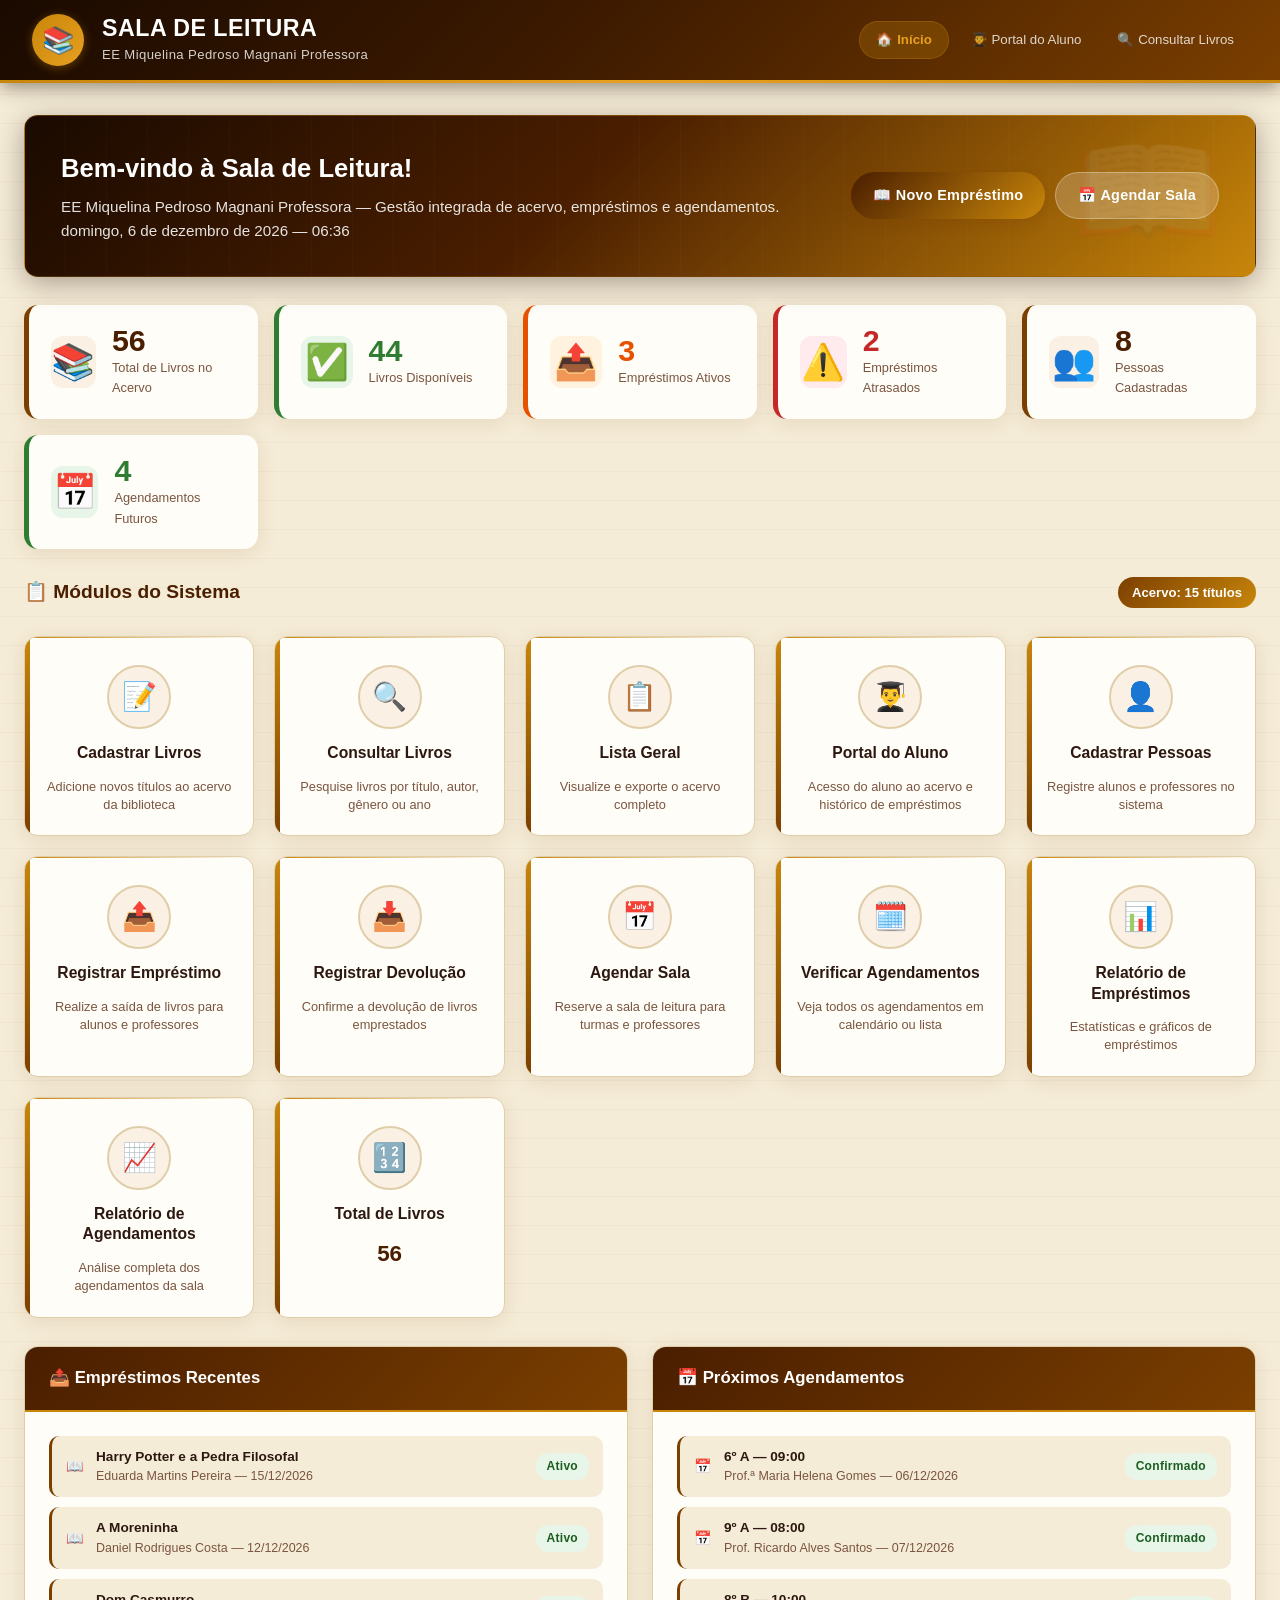
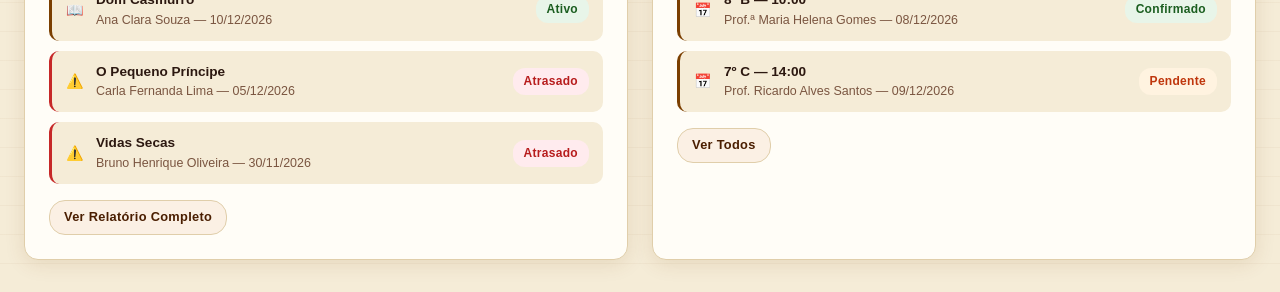
==== commit 418a0f9b: "v3" ====
--- a/index.html
+++ b/index.html
@@ -4,9 +4,6 @@
   <meta charset="UTF-8">
   <meta name="viewport" content="width=device-width, initial-scale=1.0">
   <title>Sala de Leitura – EE Miquelina Pedroso Magnani Professora</title>
-  <link rel="preconnect" href="https://fonts.googleapis.com">
-  <link rel="preconnect" href="https://fonts.gstatic.com" crossorigin>
-  <link href="https://fonts.googleapis.com/css2?family=Playfair+Display:wght@600;700;800&family=Lato:wght@400;500;700&display=swap" rel="stylesheet">
   <link rel="stylesheet" href="css/style.css">
   <style>
     .welcome-time { font-size: .85rem; opacity: .85; }
--- a/css/style.css
+++ b/css/style.css
@@ -2,8 +2,6 @@
    SALA DE LEITURA - EE Miquelina Pedroso Magnani Professora
    Global Stylesheet — Tema Biblioteca Clássica
    ============================================= */
-
-@import url('https://fonts.googleapis.com/css2?family=Playfair+Display:wght@600;700;800&family=Lato:wght@400;500;700&display=swap');
 
 :root {
   --primary: #7B3F00;
@@ -32,7 +30,7 @@
 * { box-sizing: border-box; margin: 0; padding: 0; }
 
 body {
-  font-family: 'Lato', 'Segoe UI', Arial, sans-serif;
+  font-family: 'Segoe UI', Arial, sans-serif;
   background: var(--bg);
   background-image:
     repeating-linear-gradient(
@@ -90,7 +88,6 @@
 }
 .header-titles { flex: 1; }
 .header-titles h1 {
-  font-family: 'Playfair Display', serif;
   font-size: 1.45rem;
   font-weight: 800;
   letter-spacing: .5px;
@@ -136,7 +133,6 @@
   padding: 32px 24px;
 }
 .page-title {
-  font-family: 'Playfair Display', serif;
   font-size: 1.7rem;
   font-weight: 700;
   color: var(--primary-dark);
@@ -170,7 +166,6 @@
   background: linear-gradient(135deg, var(--primary-dark), var(--primary));
   color: #fff;
   padding: 18px 24px;
-  font-family: 'Playfair Display', serif;
   font-size: 1.05rem;
   font-weight: 700;
   display: flex;
@@ -243,7 +238,6 @@
   border-color: var(--accent);
 }
 .module-card h3 {
-  font-family: 'Playfair Display', serif;
   font-size: .98rem;
   font-weight: 700;
   line-height: 1.3;
@@ -284,7 +278,6 @@
   background: var(--primary-xlight);
 }
 .stat-info h3 {
-  font-family: 'Playfair Display', serif;
   font-size: 1.9rem;
   font-weight: 800;
   color: var(--primary-dark);
@@ -325,7 +318,7 @@
   border: 1.5px solid var(--border);
   border-radius: var(--radius-sm);
   font-size: .95rem;
-  font-family: 'Lato', inherit;
+  
   color: var(--text);
   background: var(--white);
   transition: border-color var(--transition), box-shadow var(--transition);
@@ -357,7 +350,7 @@
   cursor: pointer;
   transition: var(--transition);
   text-decoration: none;
-  font-family: 'Lato', inherit;
+  
   letter-spacing: .3px;
 }
 .btn-primary {
@@ -426,7 +419,7 @@
   white-space: nowrap;
   cursor: pointer;
   user-select: none;
-  font-family: 'Lato', sans-serif;
+  
   border-bottom: 2px solid var(--accent);
 }
 thead th:hover { background: linear-gradient(135deg, #1A0A00, var(--primary-dark)); }
@@ -523,7 +516,6 @@
 }
 .book-info { padding: 16px; flex: 1; display: flex; flex-direction: column; gap: 6px; }
 .book-title {
-  font-family: 'Playfair Display', serif;
   font-size: .97rem;
   font-weight: 700;
   color: var(--text);
@@ -621,7 +613,6 @@
   background: linear-gradient(135deg, var(--primary-dark), var(--primary));
   color: #fff;
   padding: 18px 24px;
-  font-family: 'Playfair Display', serif;
   font-size: 1.05rem;
   font-weight: 700;
   display: flex;
@@ -703,7 +694,6 @@
 }
 .empty-state .empty-icon { font-size: 3.5rem; margin-bottom: 16px; opacity: .4; }
 .empty-state h3 {
-  font-family: 'Playfair Display', serif;
   font-size: 1.1rem;
   margin-bottom: 8px;
   color: var(--text);
@@ -748,7 +738,6 @@
   opacity: .08;
 }
 .hero-banner h2 {
-  font-family: 'Playfair Display', serif;
   font-size: 1.6rem;
   font-weight: 800;
   margin-bottom: 6px;
@@ -765,7 +754,6 @@
   gap: 12px;
 }
 .section-header h2 {
-  font-family: 'Playfair Display', serif;
   font-size: 1.2rem;
   font-weight: 700;
   color: var(--primary-dark);
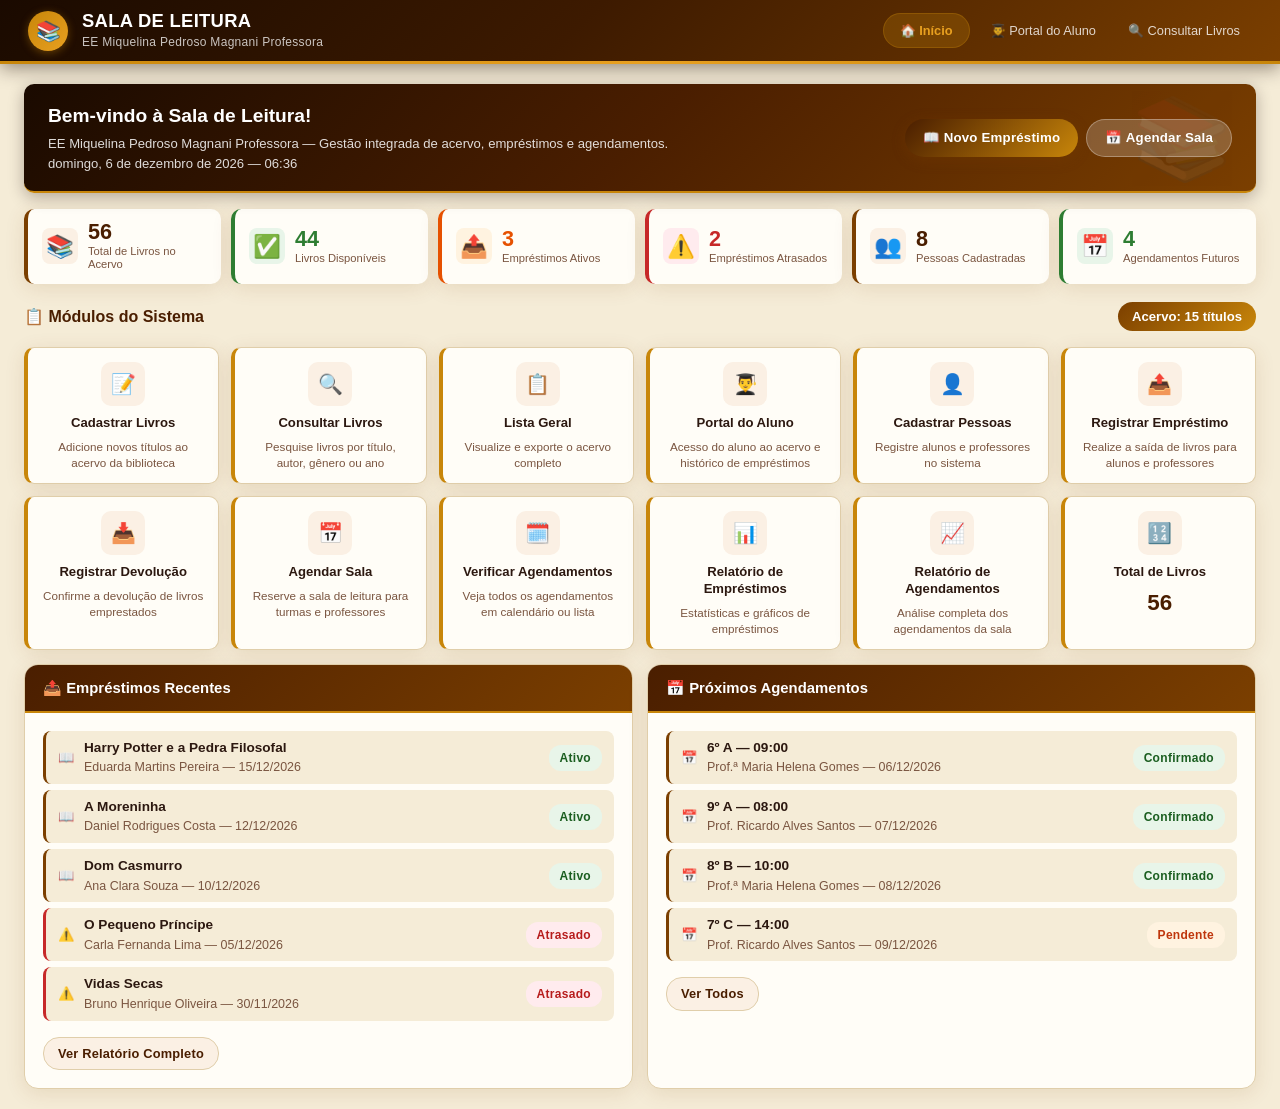
==== commit 0de85604: "v4" ====
--- a/index.html
+++ b/index.html
@@ -6,15 +6,15 @@
   <title>Sala de Leitura – EE Miquelina Pedroso Magnani Professora</title>
   <link rel="stylesheet" href="css/style.css">
   <style>
-    .welcome-time { font-size: .85rem; opacity: .85; }
-    .quick-actions { display: flex; gap: 10px; flex-wrap: wrap; }
-    .recent-section { display: grid; grid-template-columns: 1fr 1fr; gap: 24px; margin-top: 28px; }
+    .welcome-time { font-size: .75rem; opacity: .8; }
+    .quick-actions { display: flex; gap: 8px; flex-wrap: wrap; }
+    .recent-section { display: grid; grid-template-columns: 1fr 1fr; gap: 14px; margin-top: 14px; }
     @media(max-width:768px){ .recent-section { grid-template-columns:1fr; } }
-    .recent-list { list-style: none; display: flex; flex-direction: column; gap: 10px; }
+    .recent-list { list-style: none; display: flex; flex-direction: column; gap: 6px; }
     .recent-list li {
-      display: flex; align-items: center; gap: 12px;
-      padding: 10px 14px; background: var(--bg); border-radius: 10px;
-      font-size: .88rem; border-left: 3px solid var(--primary);
+      display: flex; align-items: center; gap: 10px;
+      padding: 7px 12px; background: var(--bg); border-radius: 8px;
+      font-size: .82rem; border-left: 3px solid var(--primary);
     }
     .recent-list li .ri { font-size: 1.1rem; }
     .recent-list .loan-late { border-left-color: var(--danger); }
--- a/css/style.css
+++ b/css/style.css
@@ -32,18 +32,10 @@
 body {
   font-family: 'Segoe UI', Arial, sans-serif;
   background: var(--bg);
-  background-image:
-    repeating-linear-gradient(
-      0deg,
-      transparent,
-      transparent 28px,
-      rgba(123,63,0,.04) 28px,
-      rgba(123,63,0,.04) 29px
-    );
   color: var(--text);
   min-height: 100vh;
-  font-size: 15px;
-  line-height: 1.6;
+  font-size: 14px;
+  line-height: 1.5;
 }
 
 a { color: var(--primary); text-decoration: none; }
@@ -68,36 +60,36 @@
 .header-inner {
   display: flex;
   align-items: center;
-  gap: 18px;
-  padding: 14px 32px;
+  gap: 14px;
+  padding: 10px 28px;
   max-width: 1400px;
   margin: 0 auto;
 }
 .header-logo {
-  font-size: 26px;
+  font-size: 20px;
   line-height: 1;
-  width: 52px;
-  height: 52px;
+  width: 40px;
+  height: 40px;
   background: linear-gradient(135deg, #C8860A, #E8A020);
   border-radius: 50%;
   display: flex;
   align-items: center;
   justify-content: center;
-  box-shadow: 0 2px 10px rgba(200,134,10,.4);
+  box-shadow: 0 2px 8px rgba(200,134,10,.4);
   flex-shrink: 0;
 }
 .header-titles { flex: 1; }
 .header-titles h1 {
-  font-size: 1.45rem;
-  font-weight: 800;
-  letter-spacing: .5px;
+  font-size: 1.15rem;
+  font-weight: 700;
+  letter-spacing: .3px;
   line-height: 1.2;
 }
 .header-titles p {
-  font-size: .82rem;
-  opacity: .8;
-  letter-spacing: .4px;
-  margin-top: 2px;
+  font-size: .75rem;
+  opacity: .75;
+  letter-spacing: .3px;
+  margin-top: 1px;
 }
 .header-nav {
   display: flex;
@@ -106,9 +98,9 @@
 }
 .header-nav a {
   color: rgba(255,255,255,.8);
-  padding: 7px 14px;
+  padding: 6px 12px;
   border-radius: 20px;
-  font-size: .83rem;
+  font-size: .8rem;
   font-weight: 500;
   transition: var(--transition);
 }
@@ -130,7 +122,7 @@
 .page-container {
   max-width: 1300px;
   margin: 0 auto;
-  padding: 32px 24px;
+  padding: 20px 24px;
 }
 .page-title {
   font-size: 1.7rem;
@@ -165,29 +157,30 @@
 .card-header {
   background: linear-gradient(135deg, var(--primary-dark), var(--primary));
   color: #fff;
-  padding: 18px 24px;
-  font-size: 1.05rem;
-  font-weight: 700;
-  display: flex;
-  align-items: center;
-  gap: 10px;
+  padding: 12px 18px;
+  font-size: .93rem;
+  font-weight: 700;
+  display: flex;
+  align-items: center;
+  gap: 8px;
   border-bottom: 2px solid var(--accent);
 }
-.card-body { padding: 24px; }
+.card-body { padding: 18px; }
 
 /* ---- Module Cards (Dashboard) ---- */
 .modules-grid {
   display: grid;
-  grid-template-columns: repeat(auto-fill, minmax(220px, 1fr));
-  gap: 20px;
-  margin-top: 28px;
+  grid-template-columns: repeat(auto-fill, minmax(170px, 1fr));
+  gap: 12px;
+  margin-top: 16px;
 }
 .module-card {
   background: var(--white);
-  border-radius: var(--radius);
+  border-radius: 10px;
   box-shadow: var(--card-shadow);
-  border: 1.5px solid var(--border);
-  padding: 28px 20px 22px;
+  border: 1px solid var(--border);
+  border-left: 4px solid var(--accent);
+  padding: 14px 14px 12px;
   text-align: center;
   cursor: pointer;
   transition: transform var(--transition), box-shadow var(--transition), border-color var(--transition);
@@ -196,94 +189,76 @@
   display: flex;
   flex-direction: column;
   align-items: center;
-  gap: 14px;
-  position: relative;
-  overflow: hidden;
-}
-.module-card::before {
-  content: '';
-  position: absolute;
-  top: 0; left: 0; bottom: 0;
-  width: 5px;
-  background: linear-gradient(180deg, var(--accent), var(--primary));
-  border-radius: 14px 0 0 14px;
-}
-.module-card::after {
-  content: '';
-  position: absolute;
-  top: 0; left: 0; right: 0;
-  height: 1px;
-  background: linear-gradient(90deg, var(--accent), transparent);
+  gap: 8px;
 }
 .module-card:hover {
-  transform: translateY(-6px);
+  transform: translateY(-3px);
   box-shadow: var(--hover-shadow);
-  border-color: var(--primary-light);
+  border-left-color: var(--primary);
   color: var(--primary-dark);
 }
 .module-card .icon {
-  width: 64px;
-  height: 64px;
-  border-radius: 50%;
+  width: 44px;
+  height: 44px;
+  border-radius: 10px;
   display: flex;
   align-items: center;
   justify-content: center;
-  font-size: 28px;
+  font-size: 20px;
   background: var(--primary-xlight);
-  border: 2px solid var(--border);
   transition: var(--transition);
 }
 .module-card:hover .icon {
   background: linear-gradient(135deg, var(--primary), var(--accent));
-  border-color: var(--accent);
 }
 .module-card h3 {
-  font-size: .98rem;
+  font-size: .82rem;
   font-weight: 700;
   line-height: 1.3;
 }
 .module-card p {
-  font-size: .8rem;
+  font-size: .73rem;
   color: var(--text-light);
-  line-height: 1.4;
+  line-height: 1.35;
 }
 
 /* ---- Stat Bars (Dashboard) ---- */
 .stats-bar {
   display: grid;
-  grid-template-columns: repeat(auto-fill, minmax(200px, 1fr));
-  gap: 16px;
-  margin-bottom: 28px;
+  grid-template-columns: repeat(6, 1fr);
+  gap: 10px;
+  margin-bottom: 18px;
 }
 .stat-card {
   background: var(--white);
-  border-radius: var(--radius);
-  padding: 20px 22px;
+  border-radius: 10px;
+  padding: 12px 14px;
   box-shadow: var(--card-shadow);
-  border-left: 5px solid var(--primary);
-  display: flex;
-  align-items: center;
-  gap: 16px;
-  transition: var(--transition);
-}
-.stat-card:hover { transform: translateY(-3px); box-shadow: var(--hover-shadow); }
+  border-left: 4px solid var(--primary);
+  display: flex;
+  align-items: center;
+  gap: 10px;
+  transition: var(--transition);
+}
+.stat-card:hover { transform: translateY(-2px); box-shadow: var(--hover-shadow); }
 .stat-icon {
-  font-size: 2.2rem;
-  width: 52px;
-  height: 52px;
+  font-size: 1.4rem;
+  width: 36px;
+  height: 36px;
   display: flex;
   align-items: center;
   justify-content: center;
-  border-radius: 12px;
+  border-radius: 8px;
   background: var(--primary-xlight);
+  flex-shrink: 0;
 }
 .stat-info h3 {
-  font-size: 1.9rem;
+  font-size: 1.35rem;
   font-weight: 800;
   color: var(--primary-dark);
   line-height: 1;
 }
-.stat-info p { font-size: .8rem; color: var(--text-light); margin-top: 3px; }
+.stat-info p { font-size: .7rem; color: var(--text-light); margin-top: 2px; line-height: 1.2; }
 .stat-card.danger { border-left-color: var(--danger); }
 .stat-card.danger .stat-icon { background: #ffebee; }
 .stat-card.danger .stat-info h3 { color: var(--danger); }
@@ -314,11 +289,11 @@
   letter-spacing: .6px;
 }
 input, select, textarea {
-  padding: 11px 14px;
+  padding: 8px 12px;
   border: 1.5px solid var(--border);
   border-radius: var(--radius-sm);
-  font-size: .95rem;
-  
+  font-size: .87rem;
+  font-family: inherit;
   color: var(--text);
   background: var(--white);
   transition: border-color var(--transition), box-shadow var(--transition);
@@ -341,17 +316,17 @@
 .btn {
   display: inline-flex;
   align-items: center;
-  gap: 8px;
-  padding: 11px 22px;
-  border-radius: 24px;
-  font-size: .9rem;
-  font-weight: 700;
+  gap: 6px;
+  padding: 8px 18px;
+  border-radius: 20px;
+  font-size: .83rem;
+  font-weight: 600;
   border: none;
   cursor: pointer;
   transition: var(--transition);
   text-decoration: none;
-  
-  letter-spacing: .3px;
+  font-family: inherit;
+  letter-spacing: .2px;
 }
 .btn-primary {
   background: linear-gradient(135deg, var(--primary-dark), var(--accent));
@@ -411,22 +386,21 @@
 thead th {
   background: linear-gradient(135deg, var(--primary-dark), var(--primary));
   color: #fff;
-  padding: 13px 16px;
-  font-size: .82rem;
+  padding: 10px 14px;
+  font-size: .75rem;
   font-weight: 700;
   text-transform: uppercase;
   letter-spacing: .5px;
   white-space: nowrap;
   cursor: pointer;
   user-select: none;
-  
   border-bottom: 2px solid var(--accent);
 }
 thead th:hover { background: linear-gradient(135deg, #1A0A00, var(--primary-dark)); }
 tbody tr { transition: background var(--transition); }
 tbody tr:nth-child(even) { background: #FBF0E4; }
 tbody tr:hover { background: #FDF5E6; }
-tbody td { padding: 12px 16px; font-size: .9rem; border-bottom: 1px solid var(--border); vertical-align: middle; }
+tbody td { padding: 9px 14px; font-size: .85rem; border-bottom: 1px solid var(--border); vertical-align: middle; }
 .table-empty {
   text-align: center;
   color: var(--text-light);
@@ -437,13 +411,13 @@
 /* ---- Search / Filter Bar ---- */
 .filter-bar {
   background: var(--white);
-  border-radius: var(--radius);
-  padding: 18px 22px;
+  border-radius: 10px;
+  padding: 12px 16px;
   box-shadow: var(--card-shadow);
   border: 1px solid var(--border);
-  margin-bottom: 22px;
-  display: flex;
-  gap: 14px;
+  margin-bottom: 14px;
+  display: flex;
+  gap: 10px;
   flex-wrap: wrap;
   align-items: flex-end;
 }
@@ -612,8 +586,8 @@
 .modal-header {
   background: linear-gradient(135deg, var(--primary-dark), var(--primary));
   color: #fff;
-  padding: 18px 24px;
-  font-size: 1.05rem;
+  padding: 13px 18px;
+  font-size: .95rem;
   font-weight: 700;
   display: flex;
   align-items: center;
@@ -631,8 +605,8 @@
   line-height: 1;
 }
 .modal-close:hover { opacity: 1; }
-.modal-body { padding: 24px; }
-.modal-footer { padding: 16px 24px; border-top: 1px solid var(--border); display: flex; gap: 10px; justify-content: flex-end; }
+.modal-body { padding: 18px; }
+.modal-footer { padding: 12px 18px; border-top: 1px solid var(--border); display: flex; gap: 8px; justify-content: flex-end; }
 
 /* ---- Loan Card ---- */
 .loan-card {
@@ -661,15 +635,19 @@
 @keyframes slideUp { from { transform: translateY(30px); opacity: 0; } to { transform: translateY(0); opacity: 1; } }
 
 /* ---- Responsive ---- */
+@media (max-width: 1100px) {
+  .stats-bar { grid-template-columns: repeat(3, 1fr); }
+}
 @media (max-width: 768px) {
-  .header-inner { padding: 12px 16px; flex-wrap: wrap; }
+  .header-inner { padding: 8px 14px; flex-wrap: wrap; }
   .header-nav { display: none; }
-  .page-container { padding: 20px 14px; }
-  .modules-grid { grid-template-columns: repeat(auto-fill, minmax(160px, 1fr)); gap: 14px; }
-  .stats-bar { grid-template-columns: 1fr 1fr; }
+  .page-container { padding: 14px 12px; }
+  .modules-grid { grid-template-columns: repeat(auto-fill, minmax(140px, 1fr)); gap: 10px; }
+  .stats-bar { grid-template-columns: repeat(2, 1fr); }
   .form-grid { grid-template-columns: 1fr; }
   .filter-bar { flex-direction: column; }
-  .books-grid { grid-template-columns: repeat(auto-fill, minmax(170px, 1fr)); }
+  .books-grid { grid-template-columns: repeat(auto-fill, minmax(160px, 1fr)); }
+  .hero-banner { padding: 14px 16px; }
 }
 
 /* ---- Utility ---- */
@@ -702,64 +680,51 @@
 
 /* ---- Hero Banner (Dashboard) ---- */
 .hero-banner {
-  background: linear-gradient(135deg, #1A0A00 0%, #4A1E00 45%, #C8860A 100%);
-  border-radius: var(--radius);
-  padding: 32px 36px;
+  background: linear-gradient(135deg, #1A0A00 0%, #4A1E00 50%, #7B3F00 100%);
+  border-radius: 10px;
+  padding: 18px 24px;
   color: #fff;
   display: flex;
   align-items: center;
   justify-content: space-between;
-  gap: 24px;
-  margin-bottom: 28px;
+  gap: 20px;
+  margin-bottom: 16px;
   position: relative;
   overflow: hidden;
-  box-shadow: 0 6px 28px rgba(26,10,0,.35);
-  border: 1px solid rgba(200,134,10,.3);
-}
-.hero-banner::before {
-  content: '';
+  box-shadow: 0 4px 16px rgba(26,10,0,.3);
+  border-bottom: 2px solid var(--accent);
+}
+.hero-banner::after {
+  content: '📚';
   position: absolute;
-  inset: 0;
-  background-image:
-    repeating-linear-gradient(
-      90deg,
-      transparent,
-      transparent 40px,
-      rgba(255,255,255,.02) 40px,
-      rgba(255,255,255,.02) 41px
-    );
-}
-.hero-banner::after {
-  content: '📖';
-  position: absolute;
-  right: 32px;
-  bottom: -10px;
-  font-size: 120px;
-  opacity: .08;
+  right: 24px;
+  bottom: -8px;
+  font-size: 80px;
+  opacity: .07;
 }
 .hero-banner h2 {
-  font-size: 1.6rem;
-  font-weight: 800;
-  margin-bottom: 6px;
-}
-.hero-banner p { font-size: .95rem; opacity: .88; }
+  font-size: 1.2rem;
+  font-weight: 700;
+  margin-bottom: 3px;
+}
+.hero-banner p { font-size: .82rem; opacity: .85; }
 
 /* ---- Section Headers ---- */
 .section-header {
   display: flex;
   align-items: center;
   justify-content: space-between;
-  margin-bottom: 18px;
+  margin-bottom: 10px;
   flex-wrap: wrap;
-  gap: 12px;
+  gap: 8px;
 }
 .section-header h2 {
-  font-size: 1.2rem;
+  font-size: 1rem;
   font-weight: 700;
   color: var(--primary-dark);
   display: flex;
   align-items: center;
-  gap: 8px;
+  gap: 6px;
 }
 
 /* ---- Portal Aluno Carousel ---- */
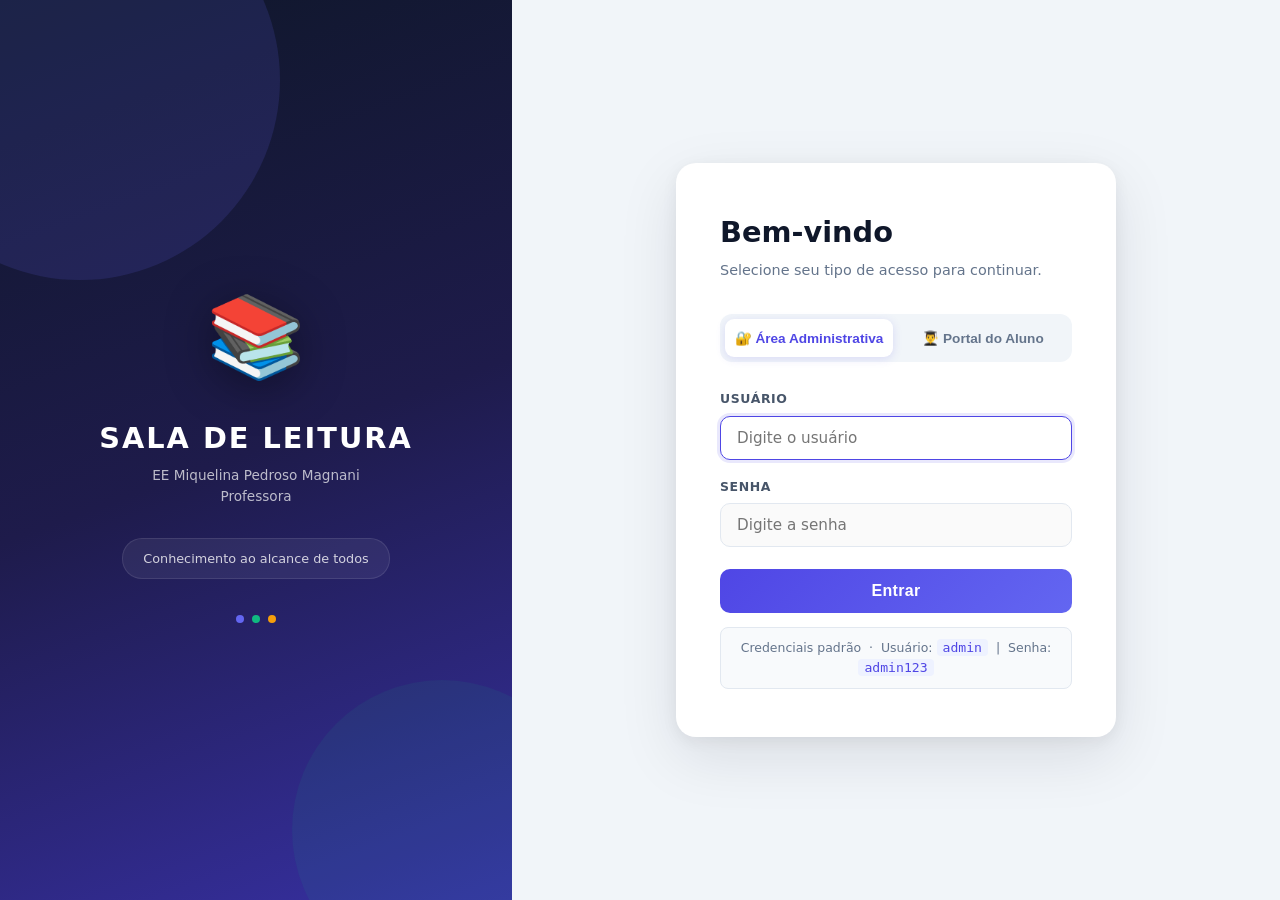
==== commit 3e3ee344: "v5" ====
--- a/index.html
+++ b/index.html
@@ -3,6 +3,7 @@
 <head>
   <meta charset="UTF-8">
   <meta name="viewport" content="width=device-width, initial-scale=1.0">
+  <script>if(sessionStorage.getItem('slAdminLogged')!=='true'){window.location.replace('login.html');}</script>
   <title>Sala de Leitura – EE Miquelina Pedroso Magnani Professora</title>
   <link rel="stylesheet" href="css/style.css">
   <style>
@@ -39,9 +40,9 @@
     </div>
     <nav class="header-nav">
       <a href="index.html" class="active btn-home">🏠 Início</a>
-      <a href="portal-aluno.html">👨‍🎓 Portal do Aluno</a>
       <a href="consultar-livros.html">🔍 Consultar Livros</a>
     </nav>
+      <button onclick="Auth.logoutAdmin()" class="btn btn-sm" style="background:rgba(239,68,68,.15);color:#fca5a5;border:1px solid rgba(239,68,68,.2);border-radius:20px;padding:5px 12px;font-size:.78rem;cursor:pointer;">Sair</button>
   </div>
 </header>
 
--- a/css/style.css
+++ b/css/style.css
@@ -1,30 +1,30 @@
 /* =============================================
    SALA DE LEITURA - EE Miquelina Pedroso Magnani Professora
-   Global Stylesheet — Tema Biblioteca Clássica
+   Global Stylesheet — Tema Modern SaaS
    ============================================= */
 
 :root {
-  --primary: #7B3F00;
-  --primary-dark: #4A1E00;
-  --primary-light: #D4956A;
-  --primary-xlight: #FBF0E4;
-  --accent: #C8860A;
-  --accent2: #E8A020;
-  --dark: #1A0A00;
-  --text: #2C1810;
-  --text-light: #7A5540;
-  --border: #E0CEAA;
-  --card-shadow: 0 4px 20px rgba(123,63,0,.12);
-  --hover-shadow: 0 8px 32px rgba(123,63,0,.22);
-  --bg: #F5ECD7;
-  --white: #FFFDF7;
-  --danger: #c62828;
-  --warning: #e65100;
-  --success: #2e7d32;
-  --info: #1565c0;
-  --radius: 14px;
+  --primary: #4F46E5;
+  --primary-dark: #3730A3;
+  --primary-light: #818CF8;
+  --primary-xlight: #EEF2FF;
+  --accent: #10B981;
+  --accent2: #34D399;
+  --dark: #0F172A;
+  --text: #1E293B;
+  --text-light: #64748B;
+  --border: #E2E8F0;
+  --card-shadow: 0 1px 3px rgba(0,0,0,.06), 0 4px 16px rgba(79,70,229,.07);
+  --hover-shadow: 0 4px 20px rgba(79,70,229,.15);
+  --bg: #F1F5F9;
+  --white: #FFFFFF;
+  --danger: #EF4444;
+  --warning: #F59E0B;
+  --success: #10B981;
+  --info: #3B82F6;
+  --radius: 12px;
   --radius-sm: 8px;
-  --transition: .25s ease;
+  --transition: .2s ease;
 }
 
 * { box-sizing: border-box; margin: 0; padding: 0; }
@@ -43,10 +43,10 @@
 
 /* ---- Header ---- */
 .header {
-  background: linear-gradient(135deg, #1A0A00 0%, #3D1A00 45%, #7B3F00 100%);
+  background: #0F172A;
   color: #fff;
   padding: 0;
-  box-shadow: 0 4px 18px rgba(26,10,0,.45);
+  box-shadow: 0 1px 0 rgba(255,255,255,.06), 0 4px 16px rgba(0,0,0,.25);
   position: sticky;
   top: 0;
   z-index: 100;
@@ -54,8 +54,8 @@
 .header::after {
   content: '';
   display: block;
-  height: 3px;
-  background: linear-gradient(90deg, #C8860A, #E8A020, #C8860A);
+  height: 2px;
+  background: linear-gradient(90deg, #4F46E5, #10B981, #4F46E5);
 }
 .header-inner {
   display: flex;
@@ -70,12 +70,12 @@
   line-height: 1;
   width: 40px;
   height: 40px;
-  background: linear-gradient(135deg, #C8860A, #E8A020);
-  border-radius: 50%;
+  background: linear-gradient(135deg, #4F46E5, #818CF8);
+  border-radius: 10px;
   display: flex;
   align-items: center;
   justify-content: center;
-  box-shadow: 0 2px 8px rgba(200,134,10,.4);
+  box-shadow: 0 2px 8px rgba(79,70,229,.4);
   flex-shrink: 0;
 }
 .header-titles { flex: 1; }
@@ -105,18 +105,18 @@
   transition: var(--transition);
 }
 .header-nav a:hover, .header-nav a.active {
-  background: rgba(200,134,10,.25);
-  color: #E8A020;
+  background: rgba(79,70,229,.25);
+  color: #818CF8;
 }
 .btn-home {
-  background: rgba(200,134,10,.22);
-  color: #E8A020 !important;
+  background: rgba(79,70,229,.22);
+  color: #818CF8 !important;
   border-radius: 22px !important;
   padding: 7px 16px !important;
   font-weight: 600 !important;
-  border: 1px solid rgba(200,134,10,.3) !important;
-}
-.btn-home:hover { background: rgba(200,134,10,.35) !important; }
+  border: 1px solid rgba(79,70,229,.3) !important;
+}
+.btn-home:hover { background: rgba(79,70,229,.35) !important; }
 
 /* ---- Page Layout ---- */
 .page-container {
@@ -259,15 +259,15 @@
   line-height: 1;
 }
 .stat-info p { font-size: .7rem; color: var(--text-light); margin-top: 2px; line-height: 1.2; }
-.stat-card.danger { border-left-color: var(--danger); }
-.stat-card.danger .stat-icon { background: #ffebee; }
-.stat-card.danger .stat-info h3 { color: var(--danger); }
-.stat-card.warning { border-left-color: var(--warning); }
-.stat-card.warning .stat-icon { background: #fff3e0; }
-.stat-card.warning .stat-info h3 { color: var(--warning); }
-.stat-card.success { border-left-color: var(--success); }
-.stat-card.success .stat-icon { background: #e8f5e9; }
-.stat-card.success .stat-info h3 { color: var(--success); }
+.stat-card.danger { border-left-color: #EF4444; }
+.stat-card.danger .stat-icon { background: #FEE2E2; }
+.stat-card.danger .stat-info h3 { color: #DC2626; }
+.stat-card.warning { border-left-color: #F59E0B; }
+.stat-card.warning .stat-icon { background: #FEF3C7; }
+.stat-card.warning .stat-info h3 { color: #D97706; }
+.stat-card.success { border-left-color: #059669; }
+.stat-card.success .stat-icon { background: #D1FAE5; }
+.stat-card.success .stat-info h3 { color: #059669; }
 
 /* ---- Forms ---- */
 .form-grid {
@@ -302,7 +302,7 @@
 input:focus, select:focus, textarea:focus {
   outline: none;
   border-color: var(--accent);
-  box-shadow: 0 0 0 3px rgba(200,134,10,.15);
+  box-shadow: 0 0 0 3px rgba(79,70,229,.15);
 }
 textarea { resize: vertical; min-height: 90px; }
 .form-actions {
@@ -329,43 +329,43 @@
   letter-spacing: .2px;
 }
 .btn-primary {
-  background: linear-gradient(135deg, var(--primary-dark), var(--accent));
-  color: #fff;
-  box-shadow: 0 3px 14px rgba(123,63,0,.3);
+  background: var(--primary);
+  color: #fff;
+  box-shadow: 0 2px 10px rgba(79,70,229,.35);
 }
 .btn-primary:hover {
-  background: linear-gradient(135deg, #1A0A00, var(--primary));
+  background: var(--primary-dark);
   transform: translateY(-1px);
-  box-shadow: 0 5px 18px rgba(123,63,0,.4);
+  box-shadow: 0 4px 14px rgba(79,70,229,.45);
   color: #fff;
 }
 .btn-secondary {
-  background: var(--primary-xlight);
-  color: var(--primary-dark);
+  background: var(--white);
+  color: var(--text);
   border: 1.5px solid var(--border);
 }
 .btn-secondary:hover {
-  background: #F0D8B8;
-  border-color: var(--primary-light);
-  color: var(--primary-dark);
+  background: var(--bg);
+  border-color: #CBD5E1;
+  color: var(--text);
 }
 .btn-danger {
-  background: linear-gradient(135deg, #b71c1c, var(--danger));
-  color: #fff;
-  box-shadow: 0 3px 12px rgba(198,40,40,.25);
-}
-.btn-danger:hover { background: linear-gradient(135deg, #7f0000, #b71c1c); }
+  background: #EF4444;
+  color: #fff;
+  box-shadow: 0 2px 8px rgba(239,68,68,.3);
+}
+.btn-danger:hover { background: #DC2626; }
 .btn-success {
-  background: linear-gradient(135deg, #1b5e20, var(--success));
-  color: #fff;
-  box-shadow: 0 3px 12px rgba(46,125,50,.25);
-}
-.btn-success:hover { background: linear-gradient(135deg, #1b5e20, #2e7d32); }
+  background: #10B981;
+  color: #fff;
+  box-shadow: 0 2px 8px rgba(16,185,129,.3);
+}
+.btn-success:hover { background: #059669; }
 .btn-warning {
-  background: linear-gradient(135deg, #bf360c, var(--warning));
-  color: #fff;
-}
-.btn-warning:hover { background: linear-gradient(135deg, #870000, #bf360c); }
+  background: #F59E0B;
+  color: #fff;
+}
+.btn-warning:hover { background: #D97706; }
 .btn-sm { padding: 6px 14px; font-size: .8rem; border-radius: 16px; }
 .btn-xs { padding: 4px 10px; font-size: .76rem; border-radius: 12px; }
 .btn-icon { padding: 8px; border-radius: 50%; width: 36px; height: 36px; justify-content: center; }
@@ -396,10 +396,10 @@
   user-select: none;
   border-bottom: 2px solid var(--accent);
 }
-thead th:hover { background: linear-gradient(135deg, #1A0A00, var(--primary-dark)); }
+thead th:hover { background: var(--primary-dark); }
 tbody tr { transition: background var(--transition); }
-tbody tr:nth-child(even) { background: #FBF0E4; }
-tbody tr:hover { background: #FDF5E6; }
+tbody tr:nth-child(even) { background: #F8FAFC; }
+tbody tr:hover { background: var(--primary-xlight); }
 tbody td { padding: 9px 14px; font-size: .85rem; border-bottom: 1px solid var(--border); vertical-align: middle; }
 .table-empty {
   text-align: center;
@@ -449,12 +449,12 @@
   letter-spacing: .3px;
   white-space: nowrap;
 }
-.badge-success { background: #e8f5e9; color: #1b5e20; }
-.badge-danger { background: #ffebee; color: #b71c1c; }
-.badge-warning { background: #fff3e0; color: #bf360c; }
-.badge-secondary { background: #f3ece1; color: var(--text-light); }
-.badge-info { background: #e3f2fd; color: #1565c0; }
-.badge-primary { background: var(--primary-xlight); color: var(--primary-dark); border: 1px solid var(--border); }
+.badge-success { background: #D1FAE5; color: #065F46; }
+.badge-danger { background: #FEE2E2; color: #991B1B; }
+.badge-warning { background: #FEF3C7; color: #92400E; }
+.badge-secondary { background: #F1F5F9; color: var(--text-light); }
+.badge-info { background: #DBEAFE; color: #1E40AF; }
+.badge-primary { background: var(--primary-xlight); color: var(--primary-dark); }
 
 /* ---- Book Cards ---- */
 .books-grid {
@@ -474,14 +474,14 @@
 }
 .book-card:hover { transform: translateY(-4px); box-shadow: var(--hover-shadow); }
 .book-cover {
-  height: 180px;
+  height: 160px;
   display: flex;
   align-items: center;
   justify-content: center;
-  font-size: 64px;
-  background: linear-gradient(135deg, var(--primary-xlight), #F0D8B8);
+  font-size: 56px;
+  background: linear-gradient(135deg, var(--primary-xlight), #E0E7FF);
   position: relative;
-  border-bottom: 3px solid var(--accent);
+  border-bottom: 2px solid var(--border);
 }
 .book-available-badge {
   position: absolute;
@@ -564,7 +564,7 @@
 .modal-overlay {
   position: fixed;
   inset: 0;
-  background: rgba(26,10,0,.6);
+  background: rgba(15,23,42,.65);
   z-index: 999;
   display: flex;
   align-items: center;
@@ -575,7 +575,7 @@
 .modal {
   background: var(--white);
   border-radius: var(--radius);
-  box-shadow: 0 20px 60px rgba(26,10,0,.4);
+  box-shadow: 0 20px 60px rgba(15,23,42,.3);
   max-width: 640px;
   width: 100%;
   max-height: 90vh;
@@ -680,7 +680,7 @@
 
 /* ---- Hero Banner (Dashboard) ---- */
 .hero-banner {
-  background: linear-gradient(135deg, #1A0A00 0%, #4A1E00 50%, #7B3F00 100%);
+  background: linear-gradient(135deg, #0F172A 0%, #1E1B4B 50%, #3730A3 100%);
   border-radius: 10px;
   padding: 18px 24px;
   color: #fff;
@@ -691,7 +691,7 @@
   margin-bottom: 16px;
   position: relative;
   overflow: hidden;
-  box-shadow: 0 4px 16px rgba(26,10,0,.3);
+  box-shadow: 0 4px 20px rgba(79,70,229,.3);
   border-bottom: 2px solid var(--accent);
 }
 .hero-banner::after {
